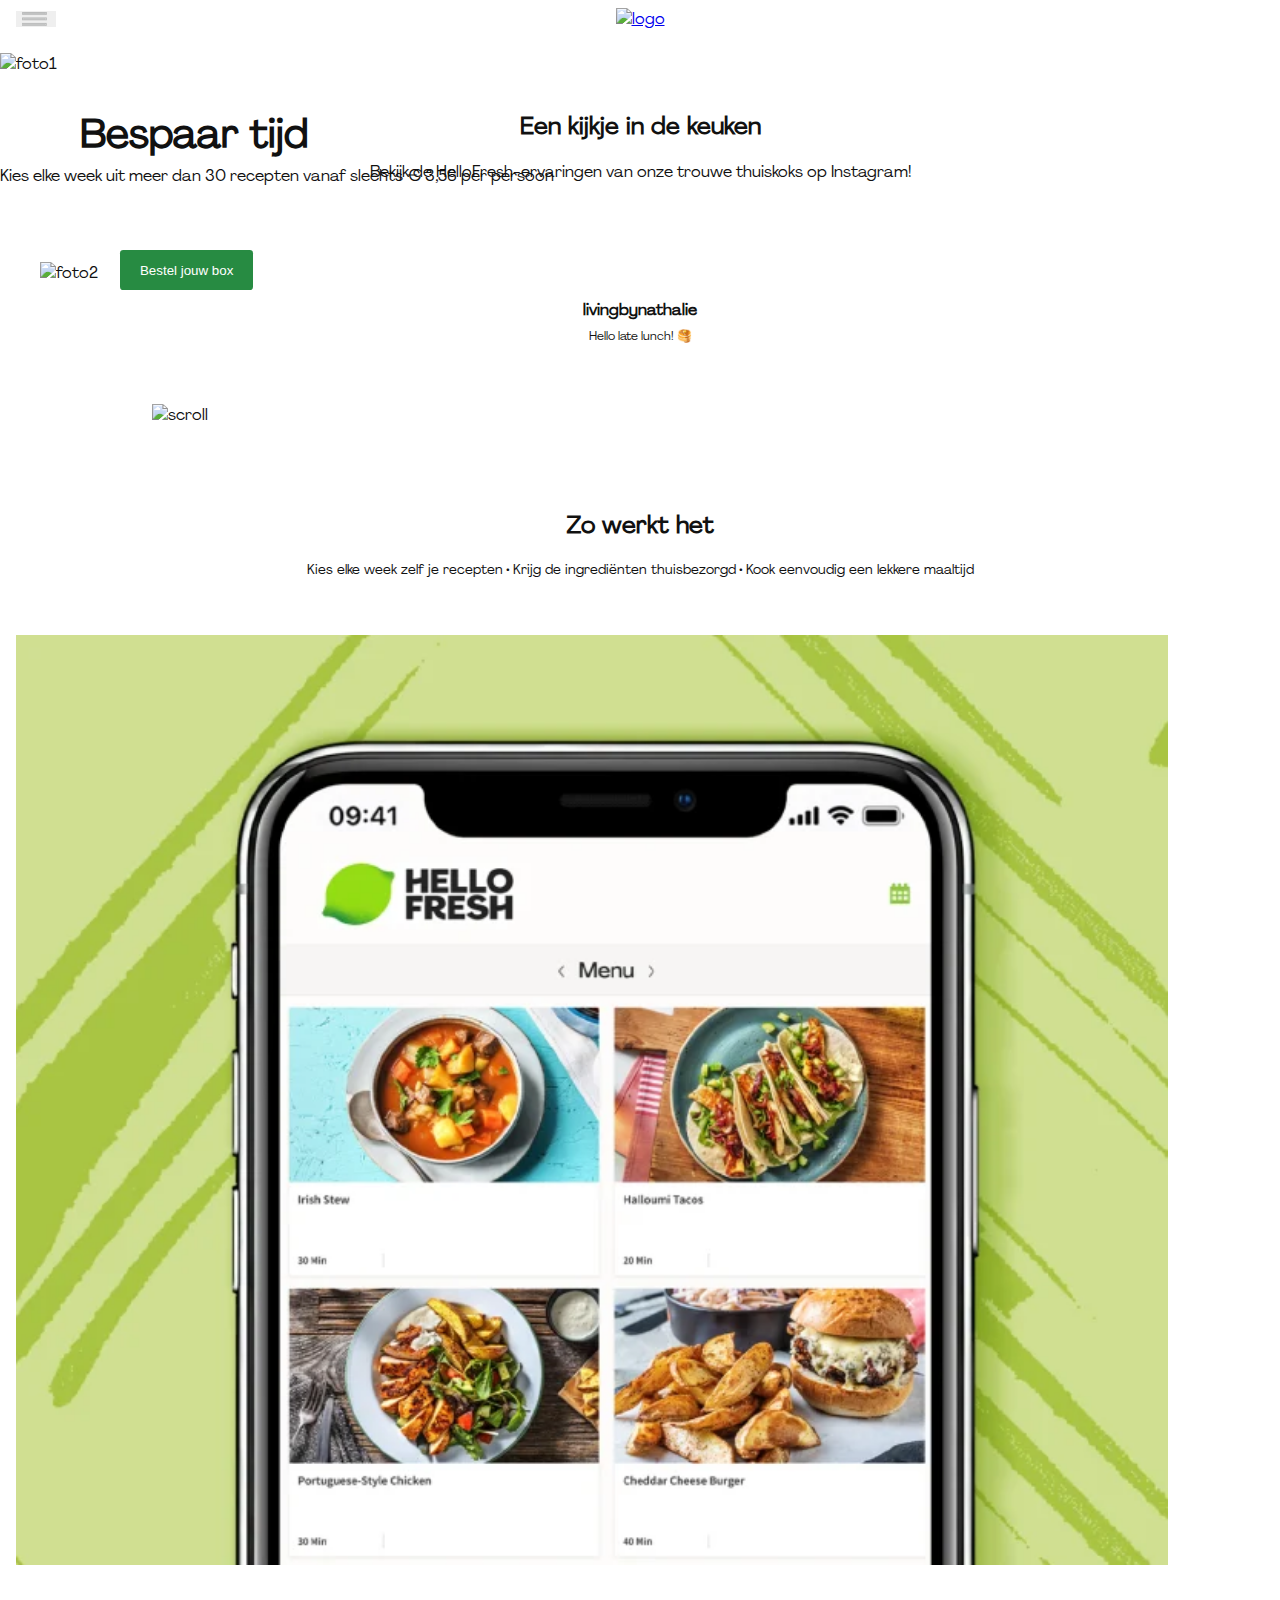
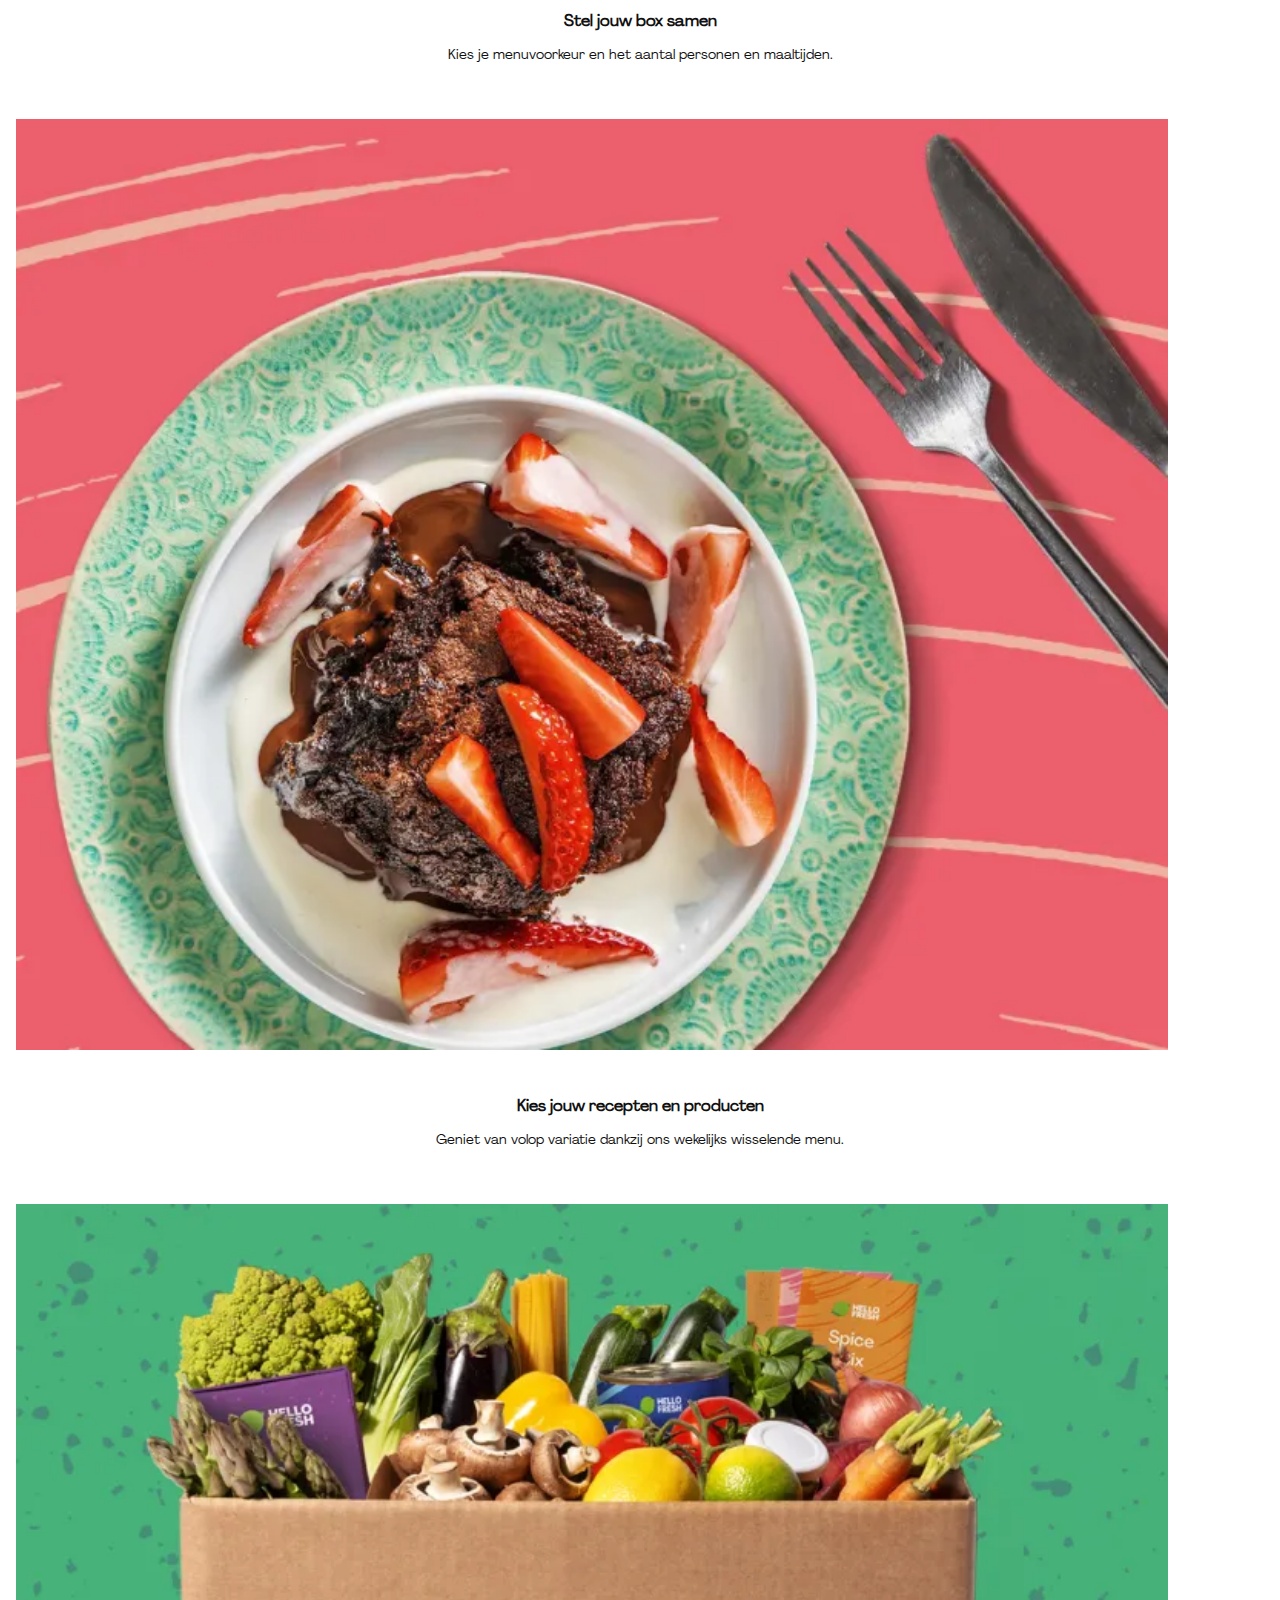
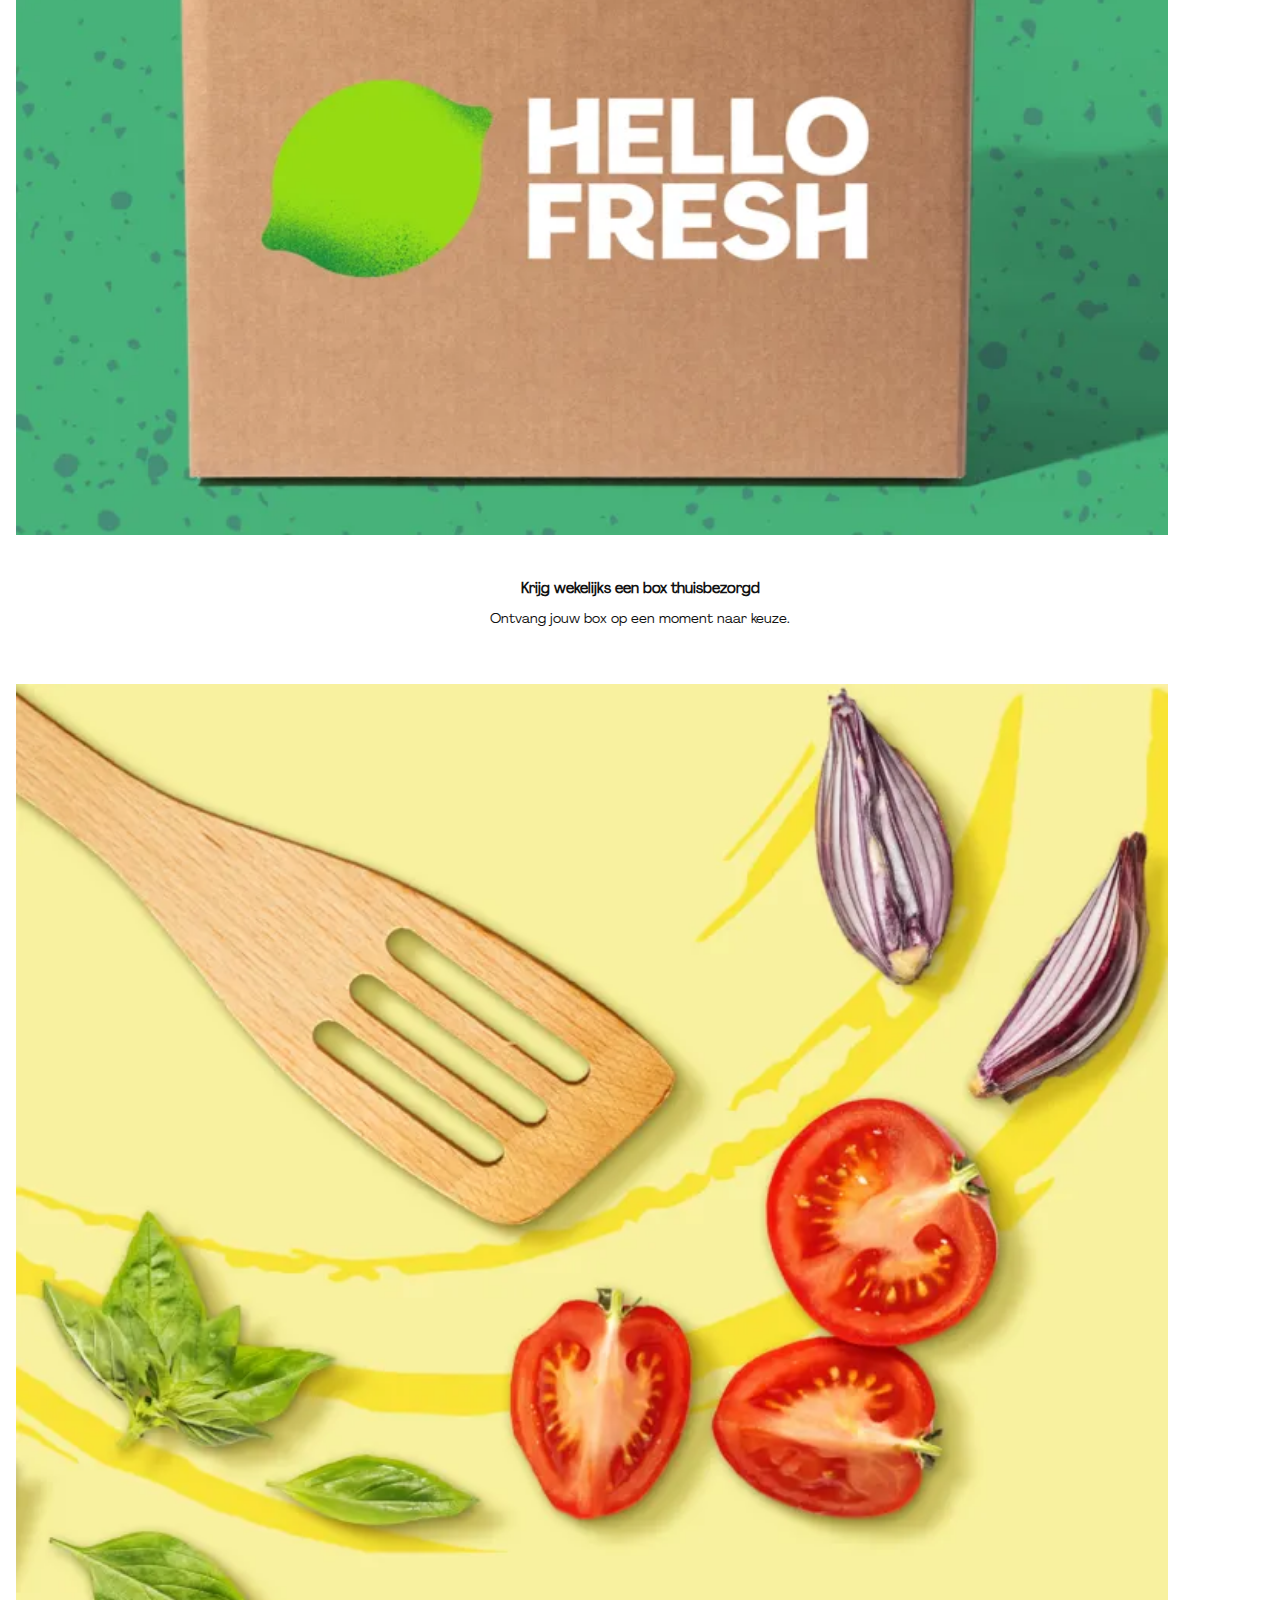
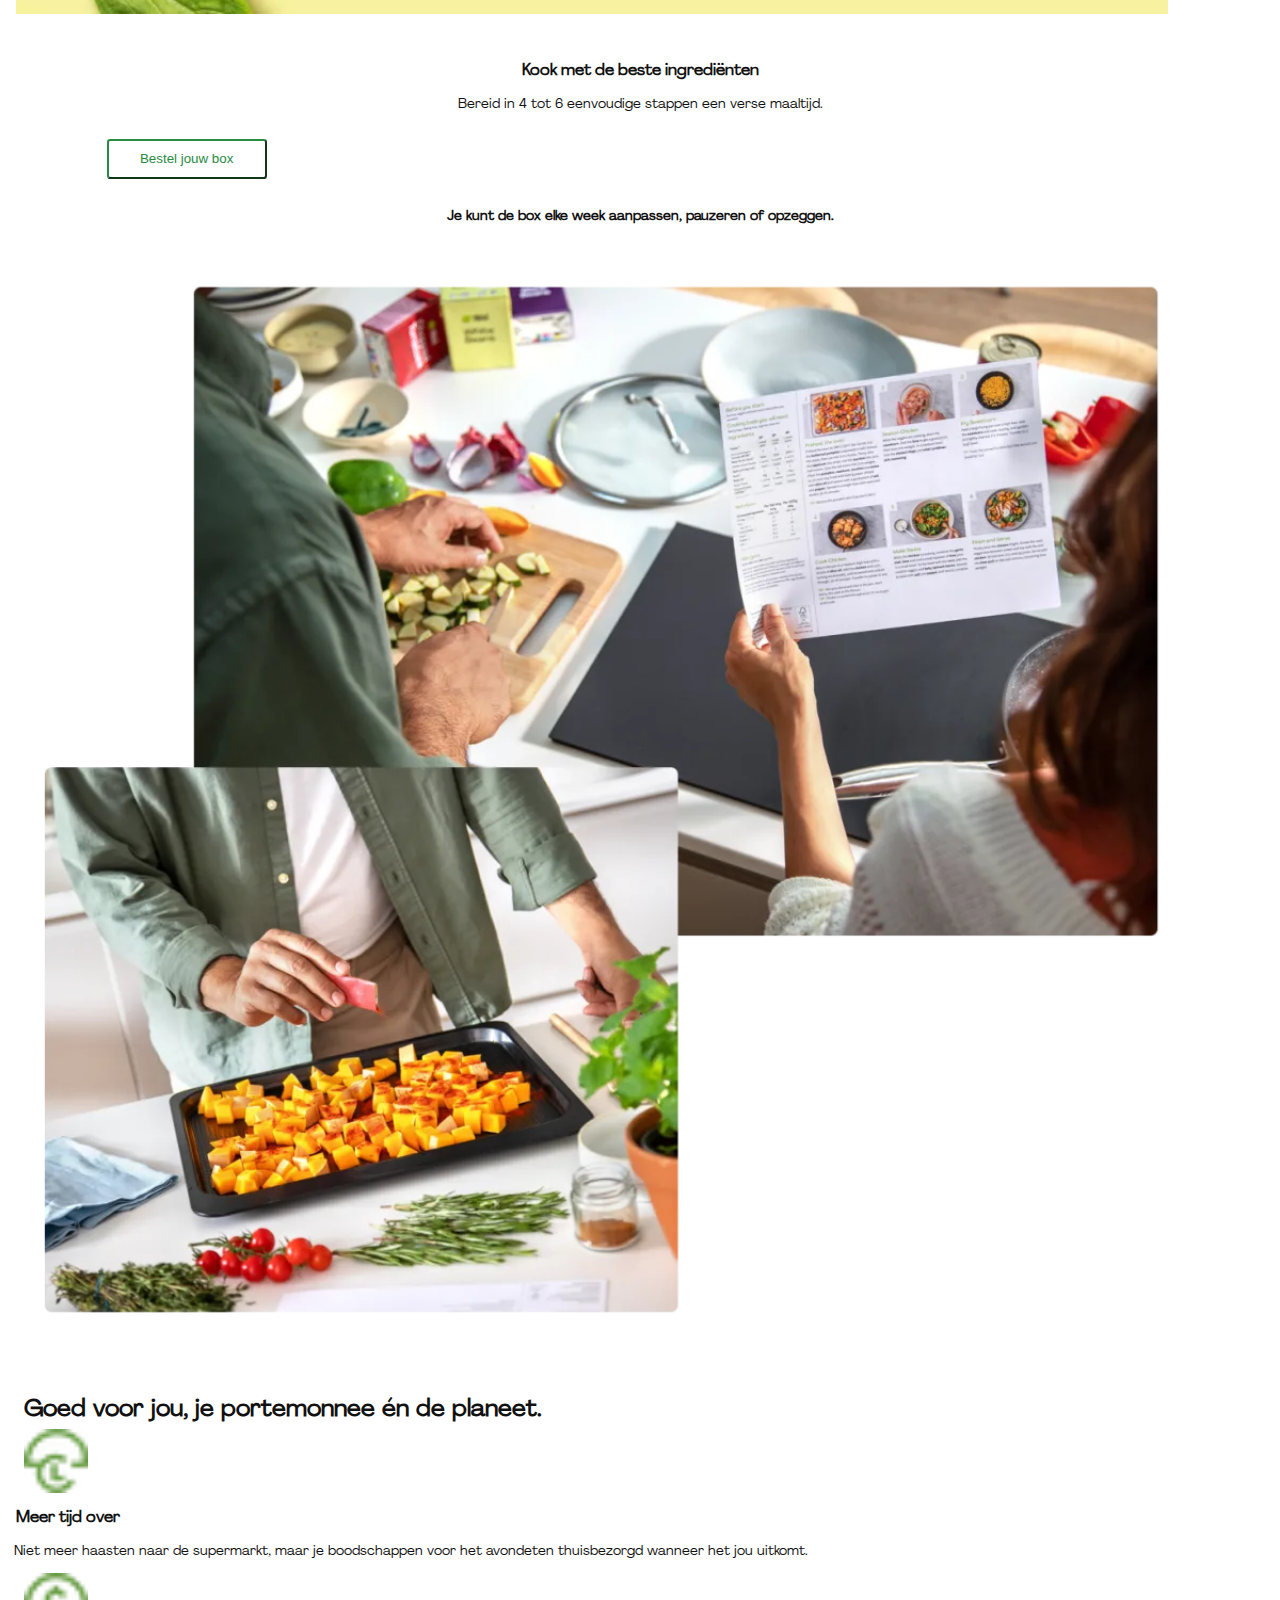
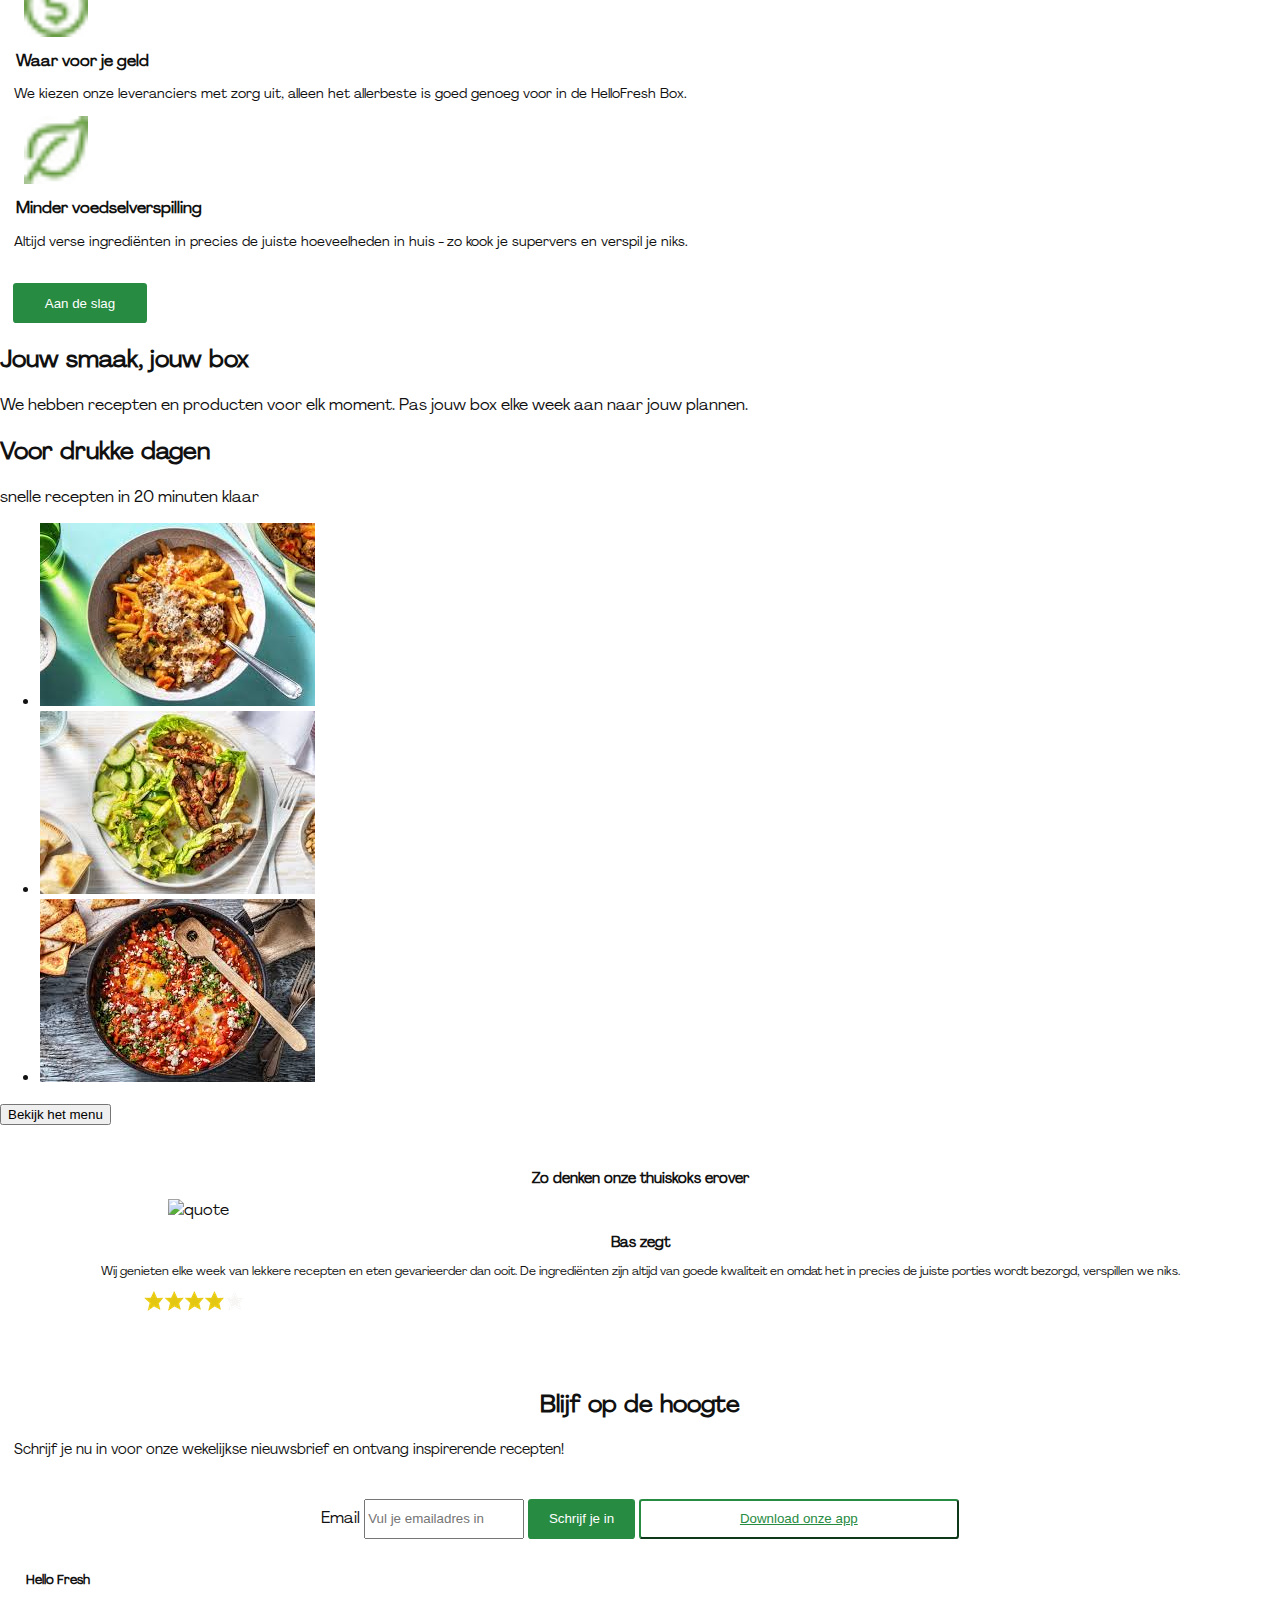
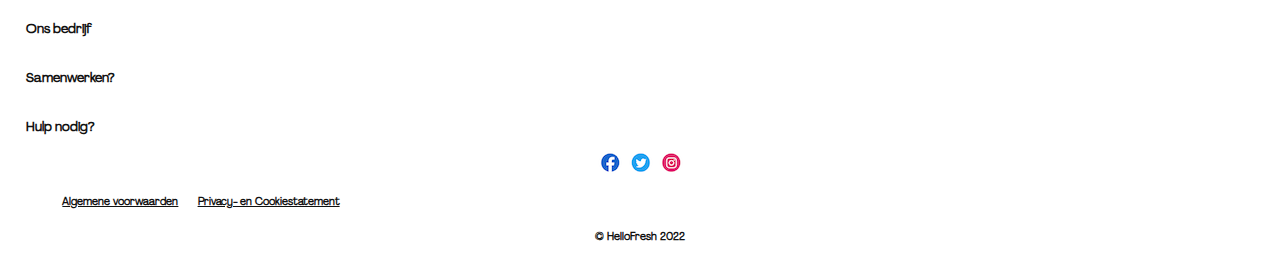
==== index.html @ 09b42058 "Aanpassing 16.06 uur" ====
<!doctype html>
<html lang="nl">

<head>
	<meta charset="UTF-8">
	<meta name="author" content="jouw naam">
	<meta name="viewport" content="width=device-width, initial-scale=1">

	<title>Hello Fresh</title>

	<link href="styles/style.css" rel="stylesheet">
	<link rel="icon" type="image/svg+xml" href="images/favicon.svg">
</head>

<body class="home">
	<header>
		<button><img src="./images/Middel 10.png" alt="hambugermenu"></button>

		<a href="index.html"><img src=".images/Middel 2.png" alt="logo"></a>
	</header>

	<main>
		<!--Welkomsbeeld-->
		<section>
			<a href="../basiswebsite/bestellen.html"><button>Bestel jouw box</button></a>
			<h1>Bespaar tijd</h1>
			<p>Kies elke week uit meer dan 30 recepten vanaf slechts € 3,56 per persoon</p>
			<img src="../basiswebsite/images/homepagefoto.jpg" alt="foto1">
		</section>


		<!--Even een kijkje in de keuken-->
		<section>
			<h2><strong>Een kijkje in de keuken</strong></h2>
			<P>Bekijk de HelloFresh-ervaringen van onze trouwe thuiskoks op Instagram!</P>

			<img src="../basiswebsite/images/livingbynathalie.jpeg" alt="foto2">
			<h2>livingbynathalie</h2>
			<P>Hello late lunch! 🥞</P>
			<img src="../basiswebsite/images/Middel 8.png" alt="scroll">
		</section>


		<!--Zo werkt het-->
		<section>
			<h2>Zo werkt het</h2>
			<P>Kies elke week zelf je recepten • Krijg de ingrediënten thuisbezorgd • Kook eenvoudig een lekkere
				maaltijd
			</P>

			<img src="./images/hiw-1-v2.webp" alt="foto3">
			<h2>Stel jouw box samen</h2>
			<p>Kies je menuvoorkeur en het aantal personen en maaltijden.</p>

			<img src="./images/hiw-2-v2.webp" alt="foto4">
			<h2>Kies jouw recepten en producten</h2>
			<p>Geniet van volop variatie dankzij ons wekelijks wisselende menu.</p>

			<img src="./images/hiw-3-v2.webp" alt="foto5">
			<h2>Krijg wekelijks een box thuisbezorgd</h2>
			<p>Ontvang jouw box op een moment naar keuze.</p>

			<img src="./images/hiw-4-v3.webp" alt="foto6"></a>
			<h2>Kook met de beste ingrediënten</h2>
			<p>Bereid in 4 tot 6 eenvoudige stappen een verse maaltijd.</p>

			<a href="./bestellen.html"><button>Bestel jouw box</button></a>
			<P><strong> Je kunt de box elke week aanpassen, pauzeren of opzeggen.</strong></P>
		</section>


		<!--Goed voor jou, je portemonée en de planeet-->
		<section>
			<img src="./images/mobile_goodforyou-v2.webp" alt="foto7">
			<h2>Goed voor jou, je portemonnee én de planeet.</h2>

			<img src="./images/Middel 11.png" alt="foto9">
			<h2>Meer tijd over</h2>
			<p>Niet meer haasten naar de supermarkt, maar je boodschappen voor het avondeten thuisbezorgd wanneer het
				jou uitkomt.</p>

			<img src="./images/Middel 13.png" alt="foto10">
			<h2>Waar voor je geld</h2>
			<p>We kiezen onze leveranciers met zorg uit, alleen het allerbeste is goed genoeg voor in de HelloFresh Box.
			</p>

			<img src="./images/Middel 12.png" alt="foto11">
			<h2>Minder voedselverspilling</h2>
			<p>Altijd verse ingrediënten in precies de juiste hoeveelheden in huis - zo kook je supervers en verspil je
				niks.</p>

			<a href="./bestellen.html"><button>Aan de slag</button></a>
		</section>


		<!--Jouw smaak, jouw box-->
		<section>
			<h2>Jouw smaak, jouw box</h2>
			<p>We hebben recepten en producten voor elk moment. Pas jouw box elke week aan naar jouw plannen.</p>

			<h2>Voor drukke dagen</h2>
			<p>snelle recepten in 20 minuten klaar</p>
			<ul>
				<li><img src="./images/gerecht1.jpg" alt="Gerecht slider 1"></li>
				<li><img src="./images/gerecht2.jpg" alt="Gerecht slider 2"></li>
				<li><img src="./images/gerecht3.jpg" alt="Gerecht slider 3"></li>
			</ul>
			<a href="./bestellen.html"><button>Bekijk het menu</button></a>
		</section>


		<!--Reviews-->
		<section>
			<h2>Zo denken onze thuiskoks erover</h2>
			<img src="../basiswebsite/images/quote.png" alt="quote">
			<h2>Bas zegt</h2>
			<p>Wij genieten elke week van lekkere recepten en eten gevarieerder dan ooit. De ingrediënten zijn altijd
				van goede kwaliteit en omdat het in precies de juiste porties wordt bezorgd, verspillen we niks.</p>
			<img src="./images/Middel 9.png" alt="foto15">
		</section>

	</main>

	<footer>
		<!--Blijf op de hoogte-->
		<section>
			<h2>Blijf op de hoogte</h2>
			<p>Schrijf je nu in voor onze wekelijkse nieuwsbrief en ontvang inspirerende recepten!</p>
			<label for="emailadres">Email</label>
			<input type="email" name="" id="emailadres" placeholder="Vul je emailadres in">
			<button>Schrijf je in</button>

			<button>Download onze app</button>

			<!--Uitklapmenu-->
			<h3>Hello Fresh</h3>
			<!--
				<ul>
				<li>Cadeaubon</li>
				<li>Unidays</li>
				<li>Student Beans</li>
				<li>Blog</li>
				<li>Recepten</li>
				<li>Cookievoorkeuren</li>
			</ul>
		-->
			<h3>Ons bedrijf</h3>
			<!--
			<ul>
				<li>HelloFresh Group</li>
				<li>Jobs</li>
				<li>Student Beans</li>
				<li>Pers</li>
			</ul>
			-->

			<h3>Samenwerken?</h3>
			<!--
			<ul>
				<li>Partnerprogramma/Affiliates</li>
				<li>Influencers</li>
				<li>Marketingsamenwerking</li>
				<li>Voor bedrijven</li>
			</ul>
		-->
			<h3>Hulp nodig?</h3>
			<!--
			<ul>
				<li>Contact</li>
				<li>Helpcenter</li>
				<li>Tevredenheid</li>
				<li>Voor bedrijven</li>
			</ul>
		-->
		</section>

		<img src="./images/socials.png" alt="social media">
		<h4>Algemene voorwaarden</h4>
		<h4>Privacy- en Cookiestatement</h4>
		<h4>© HelloFresh 2022</h4>

	</footer>



	<script defer src="scripts/script.js"></script>
</body>

<!--Bronnenlijst-->
<!--HelloFresh: #1 Maaltijdbox in Nederland | Ingrediënten thuisbezorgd. (z.d.). HelloFresh. Geraadpleegd op 14 september 2022, van https://www.hellofresh.nl/-->


</html>
---- styles/style.css ----
/**************/
/* CSS REMEDY */
/**************/
*,
*::after,
*::before {
	box-sizing: border-box;
}

button,
summary {
	cursor: pointer;
}



/*********************/
/* CUSTOM PROPERTIES */
/*********************/
:root {
	/* startje */
	--color-text: #111;
	--color-background: #fff;
}



/****************/
/* JOUW STYLING */
/****************/

/********************** ALGEMEEN**********************/
h1 {
	font-size: 2.5em;
	position: absolute;
	margin-bottom: 1em;
	margin-top: 1.75em;
	margin-left: 2em;
}

@font-face {
	font-family: lettertype;
	src: url(../Lettertypes/PPAgrandir-Regular.otf);
}

body {
	color: var(--color-text);
	background-color: var(--color-background);
	font-family: sans-serif;
	margin: 0em;
	font-family: lettertype;
	position: relative;
}

/******************************************************HEADER******************************************************/
/* SECTIONS*/
header {
	display: grid;
	grid-template-columns: repeat(3, 1fr);
	padding: 0.5em 1em;
	align-items: center;
}

header:nth-of-type(1) button {
	grid-column-start: 1;
	grid-column-end: 1;
	display: flex;
	justify-content: left;
	border: none;
	width: 3em;
}

header:nth-of-type(1) a {
	/* logo*/
	grid-column-start: 2;
	grid-column-end: 2;
	display: flex;
	justify-content: center;
}

/******************************************************MAIN******************************************************/
/* SECTIONS*/

/*<!--Welkomsbeeld-->*/
main section:nth-of-type(1) p {
	position: absolute;
	margin-top: 8em;
	text-align: center;
}

main section:nth-of-type(1) img {
	margin-top: 1em;
	width: 50em;
}

main section:nth-of-type(1) button {
	position: absolute;
	margin-left: 9em;
	margin-top: 16em;

	background-color: #278b42;
	border: none;
	border-radius: .25em;
	color: #fff;

	width: 10em;
	height: 3em;
}

/*<!--Even een kijkje in de keuken-->*/
main section:nth-of-type(2) h2 {
	font-size: 1.5em;
	text-align: center;
	margin-top: 1.5em;
}

main section:nth-of-type(2) p {
	text-align: center;
	margin: 0em 1em 5em 1em;
}

main section:nth-of-type(2) img {
	margin-left: 2.5em;
	width: 80%;
}

main section:nth-of-type(2) h2:nth-of-type(2) {
	font-size: 1em;
	text-align: center;
	margin-top: 1em;
	margin-bottom: .5em;
}

main section:nth-of-type(2) p:nth-of-type(2) {
	font-size: .75em;
	text-align: center;
}

main section:nth-of-type(2) img:nth-of-type(2) {
	margin-left: 9.5em;
	width: 15%;
	margin-bottom: 3em;
}

/* grijze lijn toevoegen*/

/*<!--Zo werkt het-->*/
main section:nth-of-type(3) h2 {
	font-size: 1.5em;
	text-align: center;
	margin-top: 1.5em;
}

main section:nth-of-type(3) p {
	font-size: .85em;
	text-align: center;
	margin: 0em 1em 3em 1em;
}

main section:nth-of-type(3) img {
	margin: 1em;
	width: 90%;
}

main section:nth-of-type(3) h2:nth-of-type(2) {
	font-size: 1em;
	text-align: center;
	margin-top: 1.5em;
}

main section:nth-of-type(3) h2:nth-of-type(3) {
	font-size: 1em;
	text-align: center;
	margin-top: 1.5em;
}

main section:nth-of-type(3) h2:nth-of-type(4) {
	font-size: .9em;
	text-align: center;
	margin-top: 1.5em;
}

main section:nth-of-type(3) h2:nth-of-type(5) {
	font-size: 1em;
	text-align: center;
	margin-top: 1.5em;
}

main section:nth-of-type(3) p:nth-of-type(5) {
	margin-bottom: 2em;
}

main section:nth-of-type(3) button {
	margin-left: 8em;

	background-color: #ffffff;
	border-color: #278b42;
	border-radius: .25em;
	color: #278b42;

	width: 12em;
	height: 3em;
}

main section:nth-of-type(3) p:nth-of-type(6) {
	margin-top: 2em;
}

/*<!--Goed voor jou, je portemonée en de planeet-->*/
main section:nth-of-type(4) h2 {
	font-size: 1.5em;
	text-align: left;
	margin-top: 1.5em;
	margin-left: 1em;
	margin-right: 1em;
}

main section:nth-of-type(4) img:nth-of-type(1) {
	margin: 1em;
	width: 90%;
}

main section:nth-of-type(4) img:nth-of-type(2) {
	position: relative;
	width: 5%;
	margin-left: 1.5em;
}

main section:nth-of-type(4) h2 {
	font-size: 1.5em;
	margin: 1em 1em .25em 1em;
}

main section:nth-of-type(4) h2:nth-of-type(2) {
	font-size: 1em;
	margin: .5em 1em .25em 1em;
}

main section:nth-of-type(4) h2:nth-of-type(3) {
	font-size: 1em;
	margin: .5em 1em .25em 1em;
}

main section:nth-of-type(4) h2:nth-of-type(4) {
	font-size: 1em;
	margin: .5em 1em .25em 1em;
}

main section:nth-of-type(4) p {
	font-size: .85em;
	text-align: left;
	margin-left: 1em;
}

main section:nth-of-type(4) img:nth-of-type(3) {
	position: relative;
	width: 5%;
	margin-left: 1.5em;
}

main section:nth-of-type(4) img:nth-of-type(4) {
	position: relative;
	width: 5%;
	margin-left: 1.5em;
}

main section:nth-of-type(4) button {
	margin-left: 1em;
	margin-top: 1.5em;

	background-color: #278b42;
	border: none;
	border-radius: .25em;
	color: #fff;

	width: 10em;
	height: 3em;
}

/*<!--Jouw smaak, jouw box-->*/
/* main section:nth-of-type(5) h2:nth-of-type(1) {
	font-size: 1.5em;
	text-align: center;
	margin-top: 3em;
}

main section:nth-of-type(5) p {
	font-size: .85em;
	text-align: center;
	margin: 1em;
}

main section:nth-of-type(5) h2:nth-of-type(2) {
	font-size: 1.25em;
	margin-top: 3em;
	position: absolute;
	margin-left: 3.75em;
}

main section:nth-of-type(5) p:nth-of-type(2) {
	font-size: .85em;
	margin-top: 7em;
	position: absolute;
	margin-left: 3.75em;
}

main section:nth-of-type(5) img:nth-of-type(1) {
	position: absolute;
	margin-left: .5em;
	margin-top: 12.5em;

	width: 3em;
}

main section:nth-of-type(5) img:nth-of-type(2) {
	width: 15em;
	margin: 1em;
	margin-left: 4em;
}

main section:nth-of-type(5) img:nth-of-type(3) {
	position: absolute;
	margin-top: 7em;
	width: 3em;
}

main section:nth-of-type(5) button {
	margin-left: 9em;

	background-color: #ffffff;
	border-color: #278b42;
	border-radius: .25em;
	color: #278b42;

	width: 10em;
	height: 3em;
} */

/*<!--Reviews-->*/
main section:nth-of-type(6) h2:nth-of-type(1) {
	font-size: .9em;
	text-align: center;
	margin-top: 3em;
}

main section:nth-of-type(6) h2:nth-of-type(2) {
	font-size: .9em;
	text-align: center;
}

main section:nth-of-type(6) img:nth-of-type(1) {
	margin-left: 10.5em;
}

main section:nth-of-type(6) p:nth-of-type(1) {
	font-size: .75em;
	text-align: center;
	margin-left: 1em;
	margin-right: 1em;
}

main section:nth-of-type(6) img:nth-of-type(2) {
	margin-left: 9em;
}

/* grijze lijn toevoegen*/

/******************************************************FOOTER******************************************************/
footer {
	text-align: center;
}

/*<!--Blijf op de hoogte-->*/
footer section:nth-of-type(1) h2 {
	font-size: 1.5em;
	text-align: center;
	margin-top: 3em;
}

footer section:nth-of-type(1) p {
	font-size: .9em;
	text-align: left;

	margin-left: 1em;
	margin-right: 1em;
}

footer section:nth-of-type(1) input {
	width: 12em;
	height: 3em;
}

footer section:nth-of-type(1) button:nth-of-type(1) {
	background-color: #278b42;
	border: none;
	border-radius: .25em;
	color: #fff;

	width: 8em;
	height: 3em;
}

footer section:nth-of-type(1) button:nth-of-type(2) {
	background-color: #ffffff;
	border-color: #278b42;
	border-radius: .25em;
	color: #278b42;

	width: 24em;
	height: 3em;

	margin-top: 2em;

	text-decoration: underline;
}

footer section:nth-of-type(1) h3 {
	font-size: .8em;
	text-align: left;

	margin: 2.5em 2em;
}

footer section:nth-of-type(1) h3:nth-of-type(4) {
	font-size: .8em;
	text-align: left;

	margin: 2.5em 2em;
	margin-bottom: 1em;
}

footer img {
	margin-bottom: 2em;
}

footer h4:nth-of-type(1) {
	font-size: .65em;
	text-decoration: underline;
	position: absolute;
	margin-left: 6em;
	margin-top: -2em;
}

footer h4:nth-of-type(2) {
	font-size: .65em;
	text-decoration: underline;
	position: absolute;
	margin-left: 19em;
	margin-top: -2em;
}

footer h4:nth-of-type(3) {
	font-size: .65em;
	text-align: center;
}
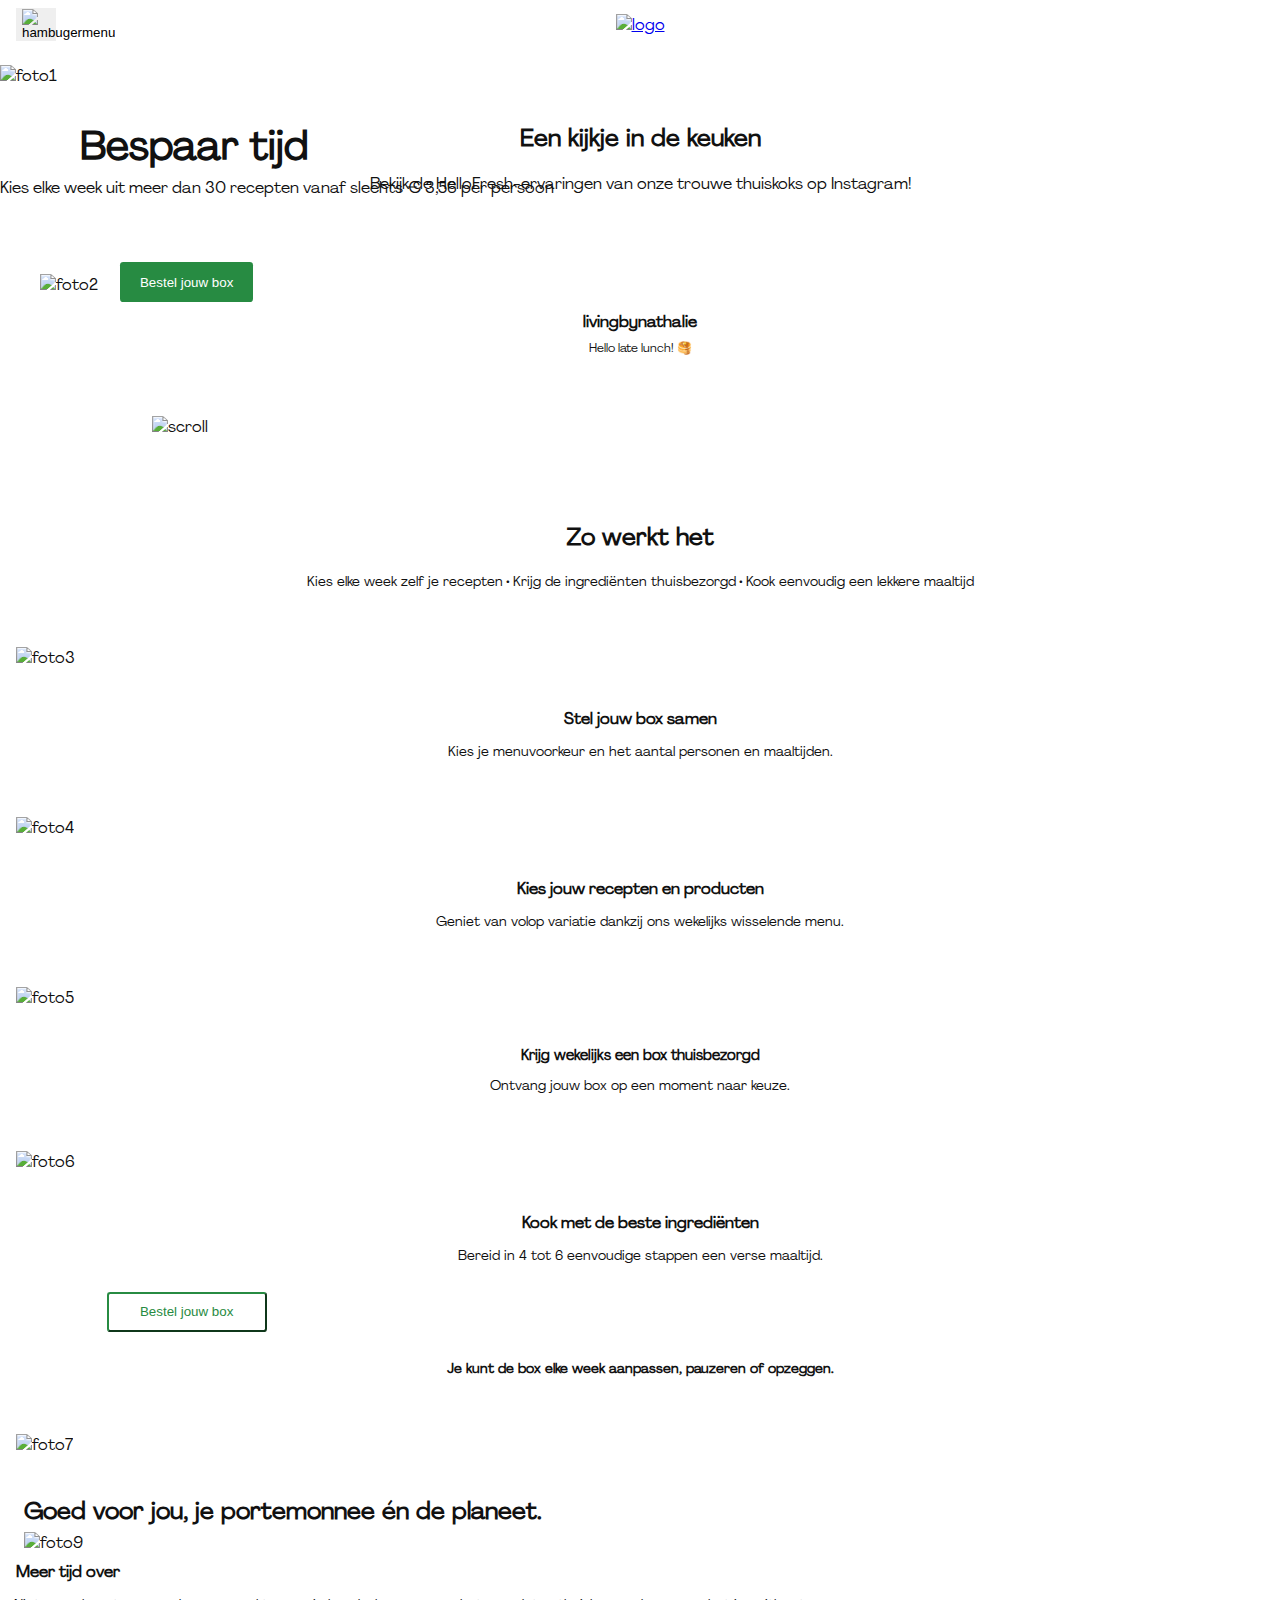
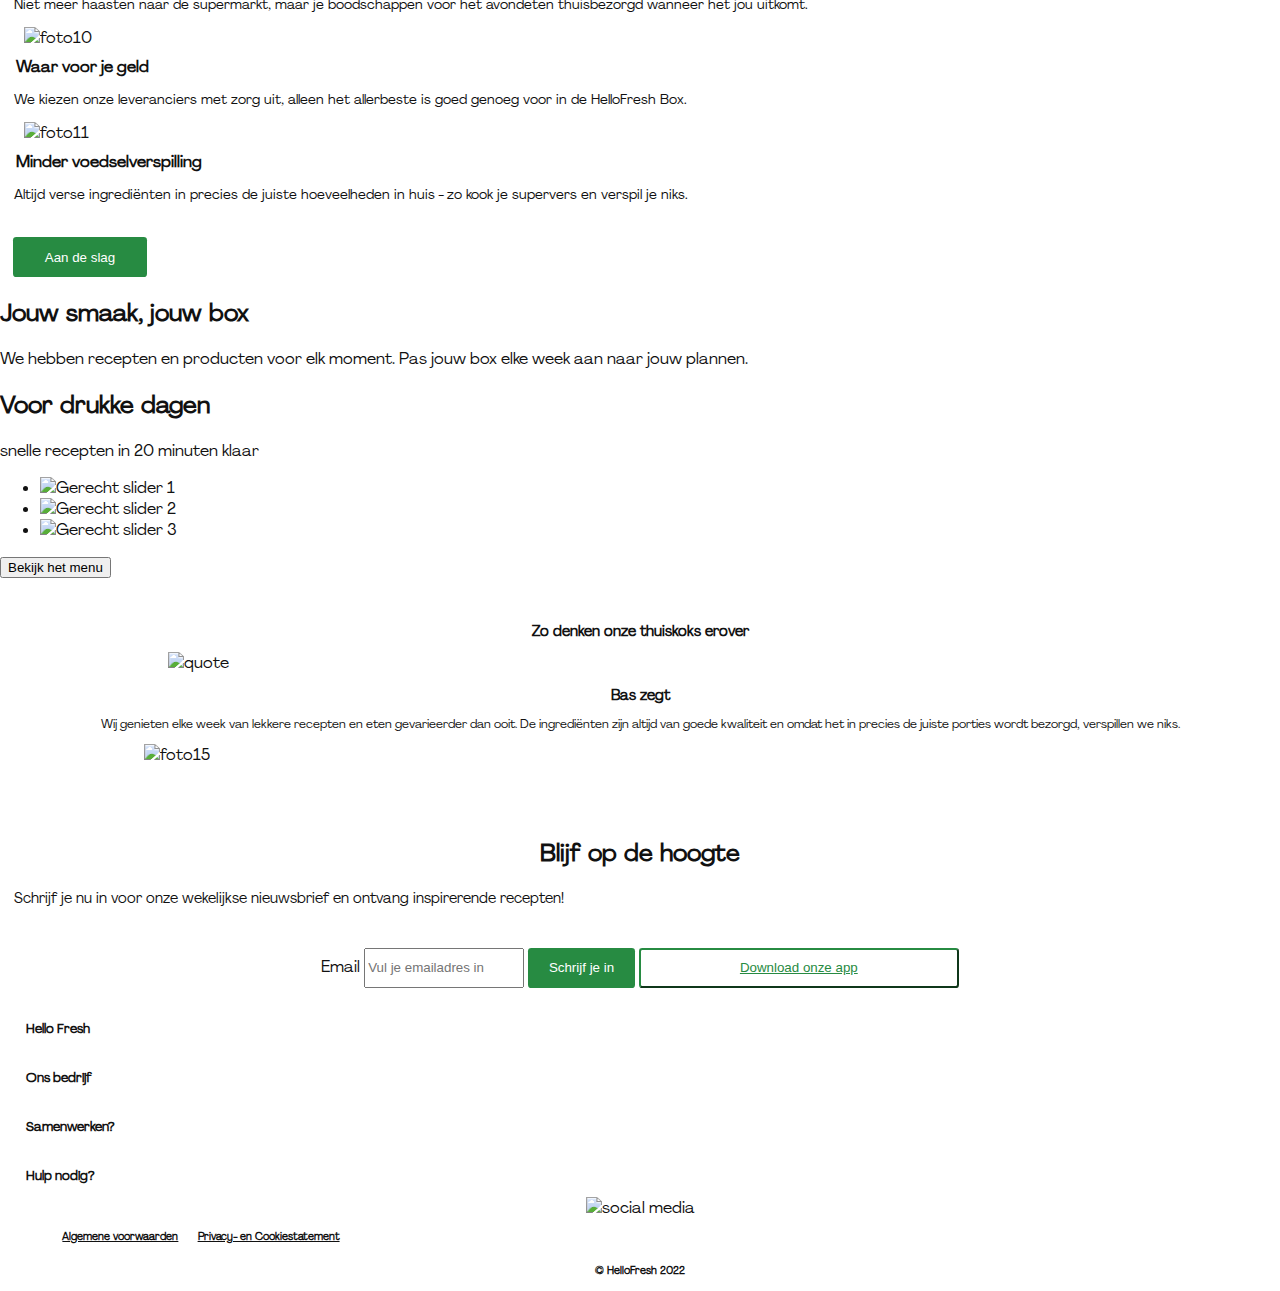
==== commit 4e04c88c: "Update afbeeldingen" ====
--- a/index.html
+++ b/index.html
@@ -14,18 +14,18 @@
 
 <body class="home">
 	<header>
-		<button><img src="./images/Middel 10.png" alt="hambugermenu"></button>
+		<button><img src="../Blok-Web/images/Middel 10.png" alt="hambugermenu"></button>
 
-		<a href="index.html"><img src=".images/Middel 2.png" alt="logo"></a>
+		<a href="index.html"><img src="../Blok-Web/images/Middel 2.png" alt="logo"></a>
 	</header>
 
 	<main>
 		<!--Welkomsbeeld-->
 		<section>
-			<a href="../basiswebsite/bestellen.html"><button>Bestel jouw box</button></a>
+			<a href="../Blok-Web/bestellen.html"><button>Bestel jouw box</button></a>
 			<h1>Bespaar tijd</h1>
 			<p>Kies elke week uit meer dan 30 recepten vanaf slechts € 3,56 per persoon</p>
-			<img src="../basiswebsite/images/homepagefoto.jpg" alt="foto1">
+			<img src="../Blok-Web/images/homepagefoto.jpg" alt="foto1">
 		</section>
 
 
@@ -34,10 +34,10 @@
 			<h2><strong>Een kijkje in de keuken</strong></h2>
 			<P>Bekijk de HelloFresh-ervaringen van onze trouwe thuiskoks op Instagram!</P>
 
-			<img src="../basiswebsite/images/livingbynathalie.jpeg" alt="foto2">
+			<img src="../Blok-Web/images/livingbynathalie.jpeg" alt="foto2">
 			<h2>livingbynathalie</h2>
 			<P>Hello late lunch! 🥞</P>
-			<img src="../basiswebsite/images/Middel 8.png" alt="scroll">
+			<img src="../Blok-Web/images/Middel 8.png" alt="scroll">
 		</section>
 
 
@@ -48,48 +48,48 @@
 				maaltijd
 			</P>
 
-			<img src="./images/hiw-1-v2.webp" alt="foto3">
+			<img src="../Blok-Web/images/hiw-1-v2.webp" alt="foto3">
 			<h2>Stel jouw box samen</h2>
 			<p>Kies je menuvoorkeur en het aantal personen en maaltijden.</p>
 
-			<img src="./images/hiw-2-v2.webp" alt="foto4">
+			<img src="../Blok-Web/images/hiw-2-v2.webp" alt="foto4">
 			<h2>Kies jouw recepten en producten</h2>
 			<p>Geniet van volop variatie dankzij ons wekelijks wisselende menu.</p>
 
-			<img src="./images/hiw-3-v2.webp" alt="foto5">
+			<img src="../Blok-Web/images/hiw-3-v2.webp" alt="foto5">
 			<h2>Krijg wekelijks een box thuisbezorgd</h2>
 			<p>Ontvang jouw box op een moment naar keuze.</p>
 
-			<img src="./images/hiw-4-v3.webp" alt="foto6"></a>
+			<img src="../Blok-Web/images/hiw-4-v3.webp" alt="foto6"></a>
 			<h2>Kook met de beste ingrediënten</h2>
 			<p>Bereid in 4 tot 6 eenvoudige stappen een verse maaltijd.</p>
 
-			<a href="./bestellen.html"><button>Bestel jouw box</button></a>
+			<a href="../Blok-Web/bestellen.html"><button>Bestel jouw box</button></a>
 			<P><strong> Je kunt de box elke week aanpassen, pauzeren of opzeggen.</strong></P>
 		</section>
 
 
 		<!--Goed voor jou, je portemonée en de planeet-->
 		<section>
-			<img src="./images/mobile_goodforyou-v2.webp" alt="foto7">
+			<img src="../Blok-Web/images/mobile_goodforyou-v2.webp" alt="foto7">
 			<h2>Goed voor jou, je portemonnee én de planeet.</h2>
 
-			<img src="./images/Middel 11.png" alt="foto9">
+			<img src="../Blok-Web/images/Middel 11.png" alt="foto9">
 			<h2>Meer tijd over</h2>
 			<p>Niet meer haasten naar de supermarkt, maar je boodschappen voor het avondeten thuisbezorgd wanneer het
 				jou uitkomt.</p>
 
-			<img src="./images/Middel 13.png" alt="foto10">
+			<img src="../Blok-Web/images/Middel 13.png" alt="foto10">
 			<h2>Waar voor je geld</h2>
 			<p>We kiezen onze leveranciers met zorg uit, alleen het allerbeste is goed genoeg voor in de HelloFresh Box.
 			</p>
 
-			<img src="./images/Middel 12.png" alt="foto11">
+			<img src="../Blok-Web/images/Middel 12.png" alt="foto11">
 			<h2>Minder voedselverspilling</h2>
 			<p>Altijd verse ingrediënten in precies de juiste hoeveelheden in huis - zo kook je supervers en verspil je
 				niks.</p>
 
-			<a href="./bestellen.html"><button>Aan de slag</button></a>
+			<a href="../Blok-Web/bestellen.html"><button>Aan de slag</button></a>
 		</section>
 
 
@@ -101,22 +101,22 @@
 			<h2>Voor drukke dagen</h2>
 			<p>snelle recepten in 20 minuten klaar</p>
 			<ul>
-				<li><img src="./images/gerecht1.jpg" alt="Gerecht slider 1"></li>
-				<li><img src="./images/gerecht2.jpg" alt="Gerecht slider 2"></li>
-				<li><img src="./images/gerecht3.jpg" alt="Gerecht slider 3"></li>
+				<li><img src="../Blok-Web/images/gerecht1.jpg" alt="Gerecht slider 1"></li>
+				<li><img src="../Blok-Web/images/gerecht2.jpg" alt="Gerecht slider 2"></li>
+				<li><img src="../Blok-Web/images/gerecht3.jpg" alt="Gerecht slider 3"></li>
 			</ul>
-			<a href="./bestellen.html"><button>Bekijk het menu</button></a>
+			<a href="../Blok-Web/bestellen.html"><button>Bekijk het menu</button></a>
 		</section>
 
 
 		<!--Reviews-->
 		<section>
 			<h2>Zo denken onze thuiskoks erover</h2>
-			<img src="../basiswebsite/images/quote.png" alt="quote">
+			<img src="../Blok-Web/images/quote.png" alt="quote">
 			<h2>Bas zegt</h2>
 			<p>Wij genieten elke week van lekkere recepten en eten gevarieerder dan ooit. De ingrediënten zijn altijd
 				van goede kwaliteit en omdat het in precies de juiste porties wordt bezorgd, verspillen we niks.</p>
-			<img src="./images/Middel 9.png" alt="foto15">
+			<img src="../Blok-Web/images/Middel 9.png" alt="foto15">
 		</section>
 
 	</main>
@@ -174,7 +174,7 @@
 		-->
 		</section>
 
-		<img src="./images/socials.png" alt="social media">
+		<img src="../Blok-Web/images/socials.png" alt="social media">
 		<h4>Algemene voorwaarden</h4>
 		<h4>Privacy- en Cookiestatement</h4>
 		<h4>© HelloFresh 2022</h4>
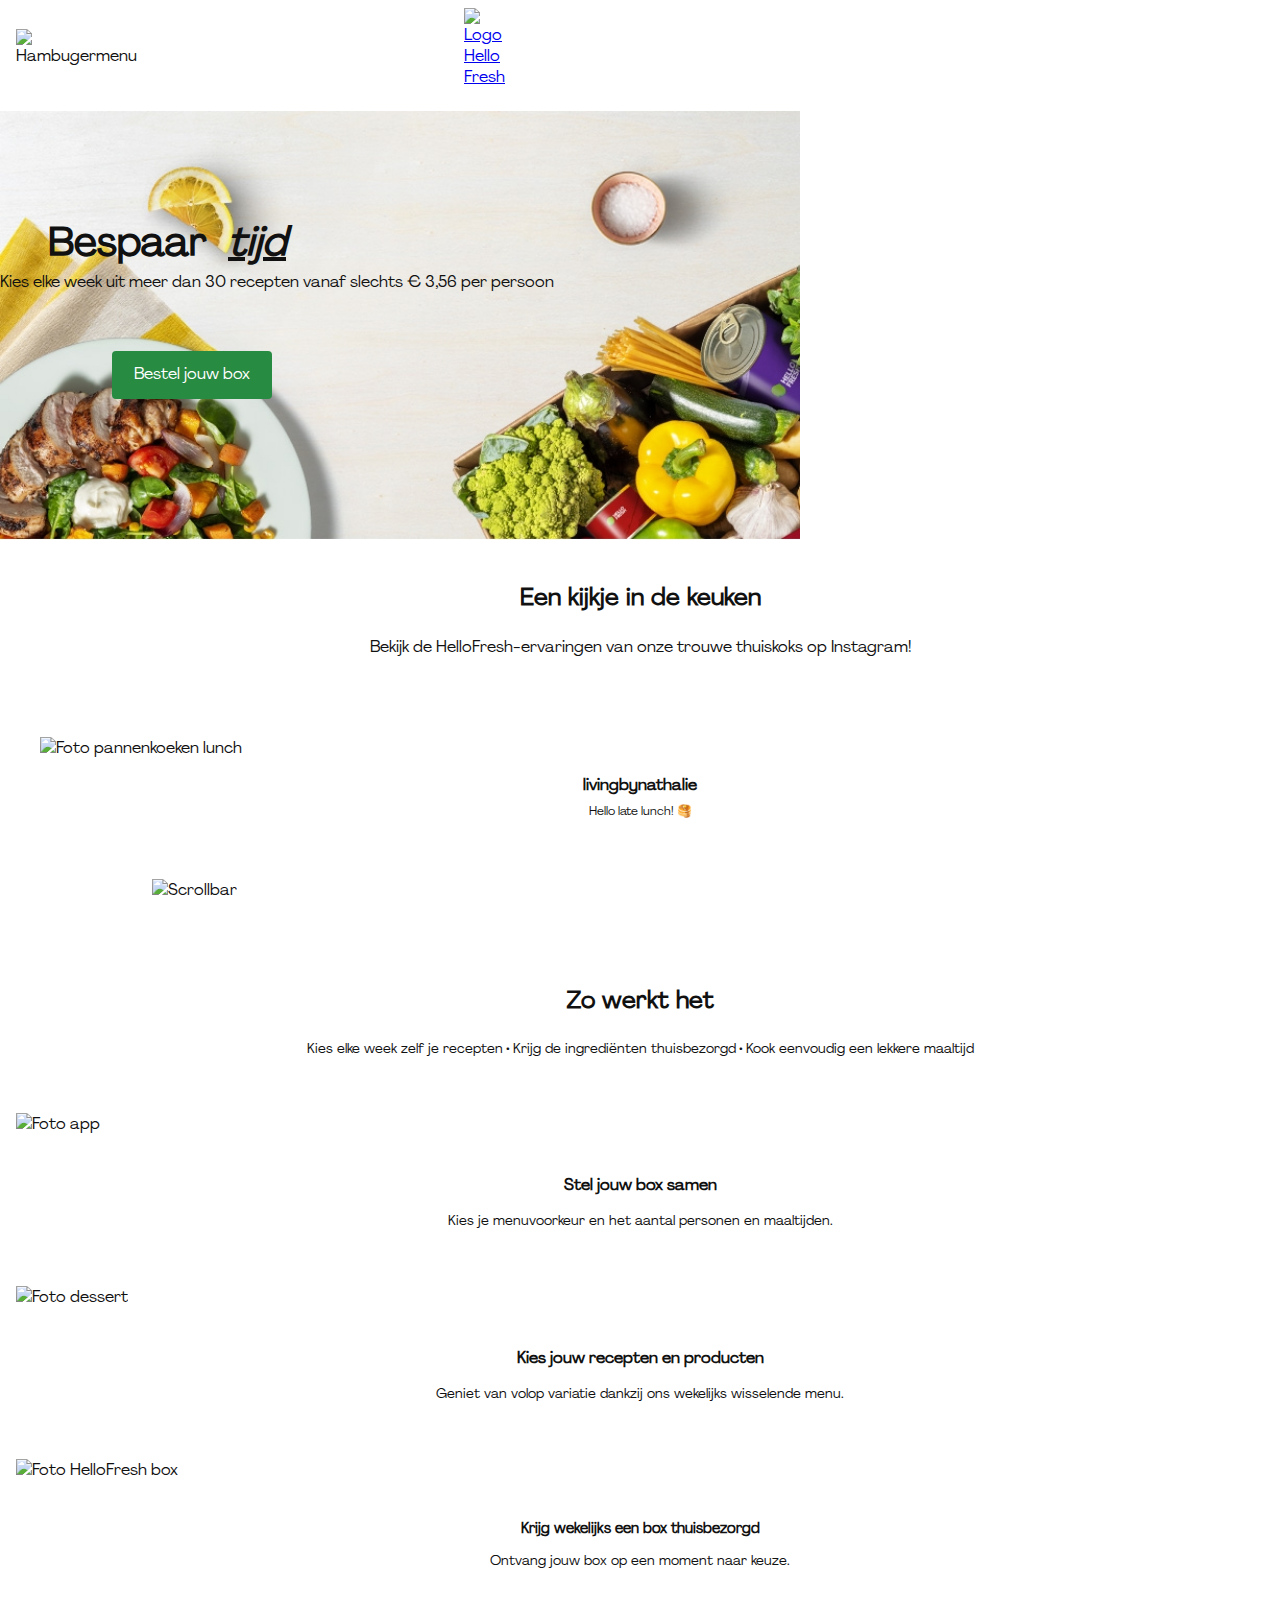
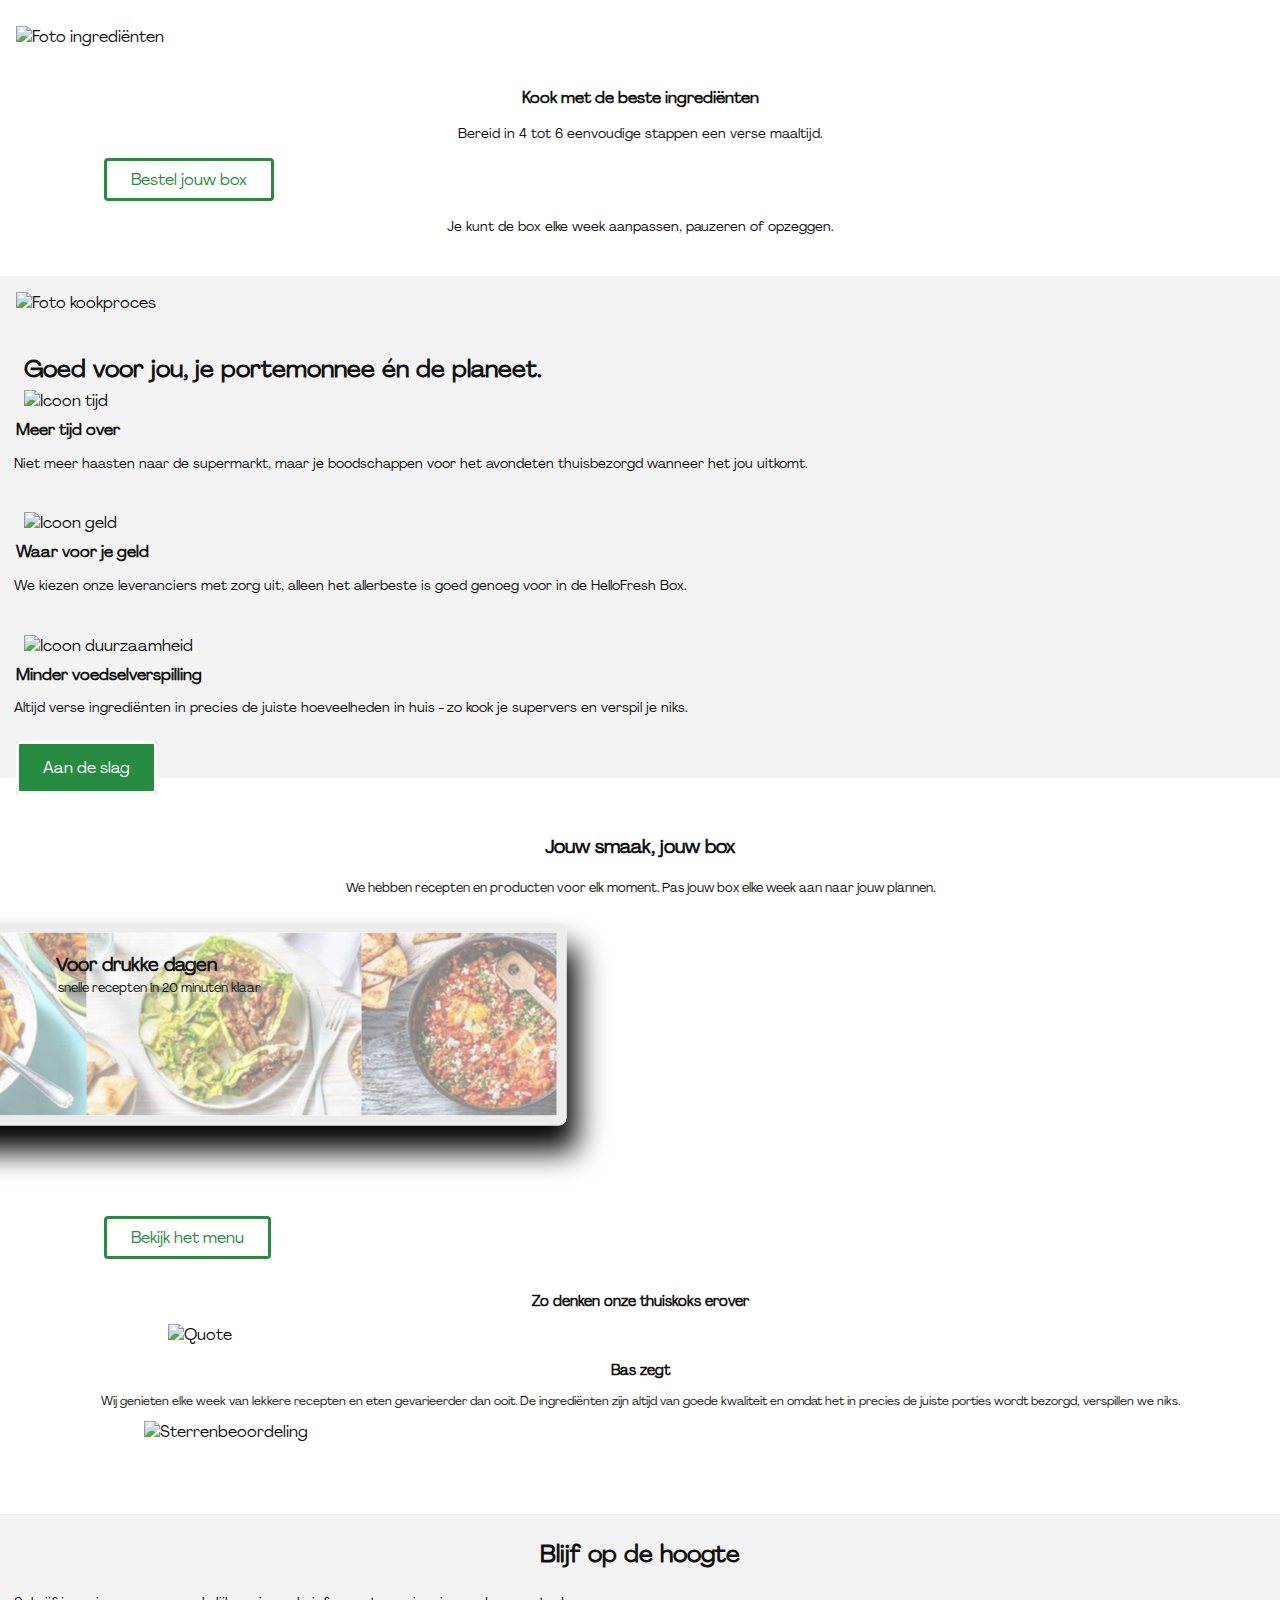
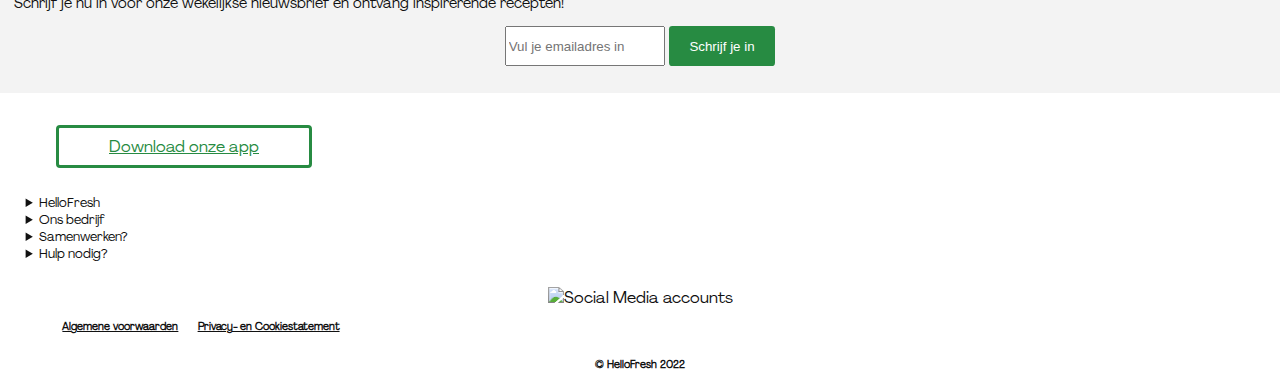
==== commit 50aa818e: "Pagina 1 HelloFresh" ====
--- a/index.html
+++ b/index.html
@@ -6,7 +6,7 @@
 	<meta name="author" content="jouw naam">
 	<meta name="viewport" content="width=device-width, initial-scale=1">
 
-	<title>Hello Fresh</title>
+	<title>Hello Fresh: #1 Maaltijdbox in Nederland | Ingrediënten ... hellofresh.nl</title>
 
 	<link href="styles/style.css" rel="stylesheet">
 	<link rel="icon" type="image/svg+xml" href="images/favicon.svg">
@@ -14,109 +14,116 @@
 
 <body class="home">
 	<header>
-		<button><img src="../Blok-Web/images/Middel 10.png" alt="hambugermenu"></button>
-
-		<a href="index.html"><img src="../Blok-Web/images/Middel 2.png" alt="logo"></a>
+		<a><img src="../Blok-Web/images/Middel 10.png" alt="Hambugermenu"></a>
+
+		<a href="index.html"><img src="../Blok-Web/images/Middel 2.png" alt="Logo Hello Fresh"></a>
 	</header>
 
 	<main>
 		<!--Welkomsbeeld-->
-		<section>
-			<a href="../Blok-Web/bestellen.html"><button>Bestel jouw box</button></a>
-			<h1>Bespaar tijd</h1>
+		<h1>Hello Fresh</h1>
+		<section>
+			<a href="bestellen.html">Bestel jouw box</a>
+			<h2>Bespaar <span></span></h2>
 			<p>Kies elke week uit meer dan 30 recepten vanaf slechts € 3,56 per persoon</p>
-			<img src="../Blok-Web/images/homepagefoto.jpg" alt="foto1">
+			<img src="./images/homepagefoto.jpg" alt="Homepage banner">
 		</section>
 
 
 		<!--Even een kijkje in de keuken-->
 		<section>
-			<h2><strong>Een kijkje in de keuken</strong></h2>
+			<h3>Een kijkje in de keuken</h3>
 			<P>Bekijk de HelloFresh-ervaringen van onze trouwe thuiskoks op Instagram!</P>
 
-			<img src="../Blok-Web/images/livingbynathalie.jpeg" alt="foto2">
-			<h2>livingbynathalie</h2>
+			<img src="../Blok-Web/images/livingbynathalie.jpeg" alt="Foto pannenkoeken lunch">
+			<h3>livingbynathalie</h3>
 			<P>Hello late lunch! 🥞</P>
-			<img src="../Blok-Web/images/Middel 8.png" alt="scroll">
+			<img src="../Blok-Web/images/Middel 8.png" alt="Scrollbar">
 		</section>
 
 
 		<!--Zo werkt het-->
 		<section>
-			<h2>Zo werkt het</h2>
+			<h3>Zo werkt het</h3>
 			<P>Kies elke week zelf je recepten • Krijg de ingrediënten thuisbezorgd • Kook eenvoudig een lekkere
 				maaltijd
 			</P>
 
-			<img src="../Blok-Web/images/hiw-1-v2.webp" alt="foto3">
-			<h2>Stel jouw box samen</h2>
+			<img src="../Blok-Web/images/hiw-1-v2.webp" alt="Foto app">
+			<h3>Stel jouw box samen</h3>
 			<p>Kies je menuvoorkeur en het aantal personen en maaltijden.</p>
 
-			<img src="../Blok-Web/images/hiw-2-v2.webp" alt="foto4">
-			<h2>Kies jouw recepten en producten</h2>
+			<img src="../Blok-Web/images/hiw-2-v2.webp" alt="Foto dessert">
+			<h3>Kies jouw recepten en producten</h3>
 			<p>Geniet van volop variatie dankzij ons wekelijks wisselende menu.</p>
 
-			<img src="../Blok-Web/images/hiw-3-v2.webp" alt="foto5">
-			<h2>Krijg wekelijks een box thuisbezorgd</h2>
+			<img src="../Blok-Web/images/hiw-3-v2.webp" alt="Foto HelloFresh box">
+			<h3>Krijg wekelijks een box thuisbezorgd</h3>
 			<p>Ontvang jouw box op een moment naar keuze.</p>
 
-			<img src="../Blok-Web/images/hiw-4-v3.webp" alt="foto6"></a>
-			<h2>Kook met de beste ingrediënten</h2>
+			<img src="../Blok-Web/images/hiw-4-v3.webp" alt="Foto ingrediënten"></a>
+			<h3>Kook met de beste ingrediënten</h3>
 			<p>Bereid in 4 tot 6 eenvoudige stappen een verse maaltijd.</p>
 
-			<a href="../Blok-Web/bestellen.html"><button>Bestel jouw box</button></a>
-			<P><strong> Je kunt de box elke week aanpassen, pauzeren of opzeggen.</strong></P>
+			<a href="../Blok-Web/bestellen.html">Bestel jouw box</a>
+			<p>Je kunt de box elke week aanpassen, pauzeren of opzeggen.</p>
 		</section>
 
 
 		<!--Goed voor jou, je portemonée en de planeet-->
 		<section>
-			<img src="../Blok-Web/images/mobile_goodforyou-v2.webp" alt="foto7">
-			<h2>Goed voor jou, je portemonnee én de planeet.</h2>
-
-			<img src="../Blok-Web/images/Middel 11.png" alt="foto9">
-			<h2>Meer tijd over</h2>
+			<img src="../Blok-Web/images/mobile_goodforyou-v2.webp" alt="Foto kookproces">
+			<h3>Goed voor jou, je portemonnee én de planeet.</h3>
+
+			<img src="../Blok-Web/images/Middel 11.png" alt="Icoon tijd">
+			<h3>Meer tijd over</h3>
 			<p>Niet meer haasten naar de supermarkt, maar je boodschappen voor het avondeten thuisbezorgd wanneer het
 				jou uitkomt.</p>
 
-			<img src="../Blok-Web/images/Middel 13.png" alt="foto10">
-			<h2>Waar voor je geld</h2>
+			<img src="../Blok-Web/images/Middel 13.png" alt="Icoon geld">
+			<h3>Waar voor je geld</h3>
 			<p>We kiezen onze leveranciers met zorg uit, alleen het allerbeste is goed genoeg voor in de HelloFresh Box.
 			</p>
 
-			<img src="../Blok-Web/images/Middel 12.png" alt="foto11">
-			<h2>Minder voedselverspilling</h2>
+			<img src="../Blok-Web/images/Middel 12.png" alt="Icoon duurzaamheid">
+			<h3>Minder voedselverspilling</h3>
 			<p>Altijd verse ingrediënten in precies de juiste hoeveelheden in huis - zo kook je supervers en verspil je
 				niks.</p>
 
-			<a href="../Blok-Web/bestellen.html"><button>Aan de slag</button></a>
+			<a href="../Blok-Web/bestellen.html">Aan de slag</a>
 		</section>
 
 
 		<!--Jouw smaak, jouw box-->
 		<section>
-			<h2>Jouw smaak, jouw box</h2>
+			<h3>Jouw smaak, jouw box</h3>
 			<p>We hebben recepten en producten voor elk moment. Pas jouw box elke week aan naar jouw plannen.</p>
 
-			<h2>Voor drukke dagen</h2>
+			<h3>Voor drukke dagen</h3>
 			<p>snelle recepten in 20 minuten klaar</p>
-			<ul>
-				<li><img src="../Blok-Web/images/gerecht1.jpg" alt="Gerecht slider 1"></li>
-				<li><img src="../Blok-Web/images/gerecht2.jpg" alt="Gerecht slider 2"></li>
-				<li><img src="../Blok-Web/images/gerecht3.jpg" alt="Gerecht slider 3"></li>
-			</ul>
-			<a href="../Blok-Web/bestellen.html"><button>Bekijk het menu</button></a>
+
+			<div class="container">
+			<div class="slider">
+				<img src="./images/gerecht1.jpg" alt="Pasta">
+				<img src="./images/gerecht2.jpg" alt="Salade">
+				<img src="./images/gerecht3.jpg" alt="Shakshouka">
+				<img src="./images/gerecht2.jpg" alt="Salade">
+				<img src="./images/gerecht1.jpg" alt="Pasta">
+			</div>
+		</div>
+
+			<a href="../Blok-Web/bestellen.html">Bekijk het menu</a>
 		</section>
 
 
 		<!--Reviews-->
 		<section>
-			<h2>Zo denken onze thuiskoks erover</h2>
-			<img src="../Blok-Web/images/quote.png" alt="quote">
-			<h2>Bas zegt</h2>
+			<h3>Zo denken onze thuiskoks erover</h3>
+			<img src="../Blok-Web/images/quote.png" alt="Quote">
+			<h3>Bas zegt</h3>
 			<p>Wij genieten elke week van lekkere recepten en eten gevarieerder dan ooit. De ingrediënten zijn altijd
 				van goede kwaliteit en omdat het in precies de juiste porties wordt bezorgd, verspillen we niks.</p>
-			<img src="../Blok-Web/images/Middel 9.png" alt="foto15">
+			<img src="../Blok-Web/images/Middel 9.png" alt="Sterrenbeoordeling">
 		</section>
 
 	</main>
@@ -124,60 +131,65 @@
 	<footer>
 		<!--Blijf op de hoogte-->
 		<section>
-			<h2>Blijf op de hoogte</h2>
+			<h3>Blijf op de hoogte</h3>
 			<p>Schrijf je nu in voor onze wekelijkse nieuwsbrief en ontvang inspirerende recepten!</p>
 			<label for="emailadres">Email</label>
 			<input type="email" name="" id="emailadres" placeholder="Vul je emailadres in">
 			<button>Schrijf je in</button>
-
-			<button>Download onze app</button>
+		</section>
+
+		<section>
+			<a href="https://apps.apple.com/app/id970107419">Download onze app</a>
 
 			<!--Uitklapmenu-->
-			<h3>Hello Fresh</h3>
-			<!--
-				<ul>
-				<li>Cadeaubon</li>
-				<li>Unidays</li>
-				<li>Student Beans</li>
-				<li>Blog</li>
-				<li>Recepten</li>
-				<li>Cookievoorkeuren</li>
-			</ul>
-		-->
-			<h3>Ons bedrijf</h3>
-			<!--
-			<ul>
-				<li>HelloFresh Group</li>
-				<li>Jobs</li>
-				<li>Student Beans</li>
-				<li>Pers</li>
-			</ul>
-			-->
-
-			<h3>Samenwerken?</h3>
-			<!--
-			<ul>
-				<li>Partnerprogramma/Affiliates</li>
-				<li>Influencers</li>
-				<li>Marketingsamenwerking</li>
-				<li>Voor bedrijven</li>
-			</ul>
-		-->
-			<h3>Hulp nodig?</h3>
-			<!--
-			<ul>
-				<li>Contact</li>
-				<li>Helpcenter</li>
-				<li>Tevredenheid</li>
-				<li>Voor bedrijven</li>
-			</ul>
-		-->
-		</section>
-
-		<img src="../Blok-Web/images/socials.png" alt="social media">
-		<h4>Algemene voorwaarden</h4>
-		<h4>Privacy- en Cookiestatement</h4>
-		<h4>© HelloFresh 2022</h4>
+			<div class="footermenu">
+				<details>
+					<summary>HelloFresh</summary>
+						<ul>
+							<li>Cadeaubon</li>
+							<li>Unidays</li>
+							<li>Student Beans</li>
+							<li>Blog</li>
+							<li>Recepten</li>
+							<li>Cookievoorkeuren</li>
+						</ul>
+				</details>
+
+				<details>
+					<summary>Ons bedrijf</summary>
+						<ul>
+							<li>HelloFresh Group</li>
+							<li>Jobs</li>
+							<li>Pers</li>
+						</ul>
+				</details>
+
+				<details>
+					<summary>Samenwerken?</summary>
+						<ul>
+							<li>Partnerprogramma/Affiliaties</li>
+							<li>Influencerws</li>
+							<li>Marketingsamenwerking</li>
+							<li>Voor bedrijven</li>
+						</ul>
+				</details>
+				
+				<details>
+					<summary>Hulp nodig?</summary>
+						<ul>
+							<li>Contact</li>
+							<li>Helpcenter</li>
+							<li>Tevredenheid</li>
+							<li>Voor bedrijven</li>
+						</ul>
+				</details>
+			</div>
+
+			<img src="../Blok-Web/images/socials.png" alt="Social Media accounts">
+			<h5>Algemene voorwaarden</h5>
+			<h5>Privacy- en Cookiestatement</h5>
+			<h5>© HelloFresh 2022</h5>
+		</section>
 
 	</footer>
 
--- a/styles/style.css
+++ b/styles/style.css
@@ -12,8 +12,6 @@
 	cursor: pointer;
 }
 
-
-
 /*********************/
 /* CUSTOM PROPERTIES */
 /*********************/
@@ -23,19 +21,42 @@
 	--color-background: #fff;
 }
 
-
-
 /****************/
 /* JOUW STYLING */
 /****************/
 
 /********************** ALGEMEEN**********************/
 h1 {
+	font-size: 0;
+	visibility: hidden;
+}
+
+h2 {
 	font-size: 2.5em;
 	position: absolute;
-	margin-bottom: 1em;
-	margin-top: 1.75em;
-	margin-left: 2em;
+	margin: 3em 0 1em 1.2em;
+}
+
+h2 span::before {
+	content: "tijd";
+	animation: tekst infinite 6s;
+	padding-left: .25em;
+	text-decoration-line: underline;
+	font-style: italic;
+}
+
+@keyframes tekst {
+	0% {
+		content: "tijd";
+	}
+
+	50% {
+		content: "geld";
+	}
+
+	75% {
+		content: "stress";
+	}
 }
 
 @font-face {
@@ -61,7 +82,7 @@
 	align-items: center;
 }
 
-header:nth-of-type(1) button {
+header:nth-of-type(1) a {
 	grid-column-start: 1;
 	grid-column-end: 1;
 	display: flex;
@@ -70,21 +91,26 @@
 	width: 3em;
 }
 
-header:nth-of-type(1) a {
+header:nth-of-type(1) a:nth-of-type(2) {
 	/* logo*/
 	grid-column-start: 2;
 	grid-column-end: 2;
 	display: flex;
 	justify-content: center;
+	margin-left: 2em;
 }
 
 /******************************************************MAIN******************************************************/
 /* SECTIONS*/
 
 /*<!--Welkomsbeeld-->*/
+main section:nth-of-type(1) {
+	overflow-x: hidden;
+}
+
 main section:nth-of-type(1) p {
 	position: absolute;
-	margin-top: 8em;
+	margin-top: 11em;
 	text-align: center;
 }
 
@@ -93,22 +119,24 @@
 	width: 50em;
 }
 
-main section:nth-of-type(1) button {
-	position: absolute;
-	margin-left: 9em;
+main section:nth-of-type(1) a {
+	box-sizing: border-box;
+	position: absolute;
+	margin-left: 7em;
 	margin-top: 16em;
-
 	background-color: #278b42;
 	border: none;
 	border-radius: .25em;
 	color: #fff;
-
+	text-decoration: none;
+	text-align: center;
+	padding-top: .75em;
 	width: 10em;
 	height: 3em;
 }
 
 /*<!--Even een kijkje in de keuken-->*/
-main section:nth-of-type(2) h2 {
+main section:nth-of-type(2) h3 {
 	font-size: 1.5em;
 	text-align: center;
 	margin-top: 1.5em;
@@ -124,7 +152,7 @@
 	width: 80%;
 }
 
-main section:nth-of-type(2) h2:nth-of-type(2) {
+main section:nth-of-type(2) h3:nth-of-type(2) {
 	font-size: 1em;
 	text-align: center;
 	margin-top: 1em;
@@ -145,7 +173,7 @@
 /* grijze lijn toevoegen*/
 
 /*<!--Zo werkt het-->*/
-main section:nth-of-type(3) h2 {
+main section:nth-of-type(3) h3 {
 	font-size: 1.5em;
 	text-align: center;
 	margin-top: 1.5em;
@@ -162,25 +190,34 @@
 	width: 90%;
 }
 
-main section:nth-of-type(3) h2:nth-of-type(2) {
+main section:nth-of-type(3) a {
+	color: #278b42;
+	text-decoration: none;
+	margin-left: 6.5em;
+	padding: .5em 1.5em;
+	border: solid #278b42;
+	border-radius: .25em;
+}
+
+main section:nth-of-type(3) h3:nth-of-type(2) {
 	font-size: 1em;
 	text-align: center;
 	margin-top: 1.5em;
 }
 
-main section:nth-of-type(3) h2:nth-of-type(3) {
+main section:nth-of-type(3) h3:nth-of-type(3) {
 	font-size: 1em;
 	text-align: center;
 	margin-top: 1.5em;
 }
 
-main section:nth-of-type(3) h2:nth-of-type(4) {
+main section:nth-of-type(3) h3:nth-of-type(4) {
 	font-size: .9em;
 	text-align: center;
 	margin-top: 1.5em;
 }
 
-main section:nth-of-type(3) h2:nth-of-type(5) {
+main section:nth-of-type(3) h3:nth-of-type(5) {
 	font-size: 1em;
 	text-align: center;
 	margin-top: 1.5em;
@@ -190,29 +227,13 @@
 	margin-bottom: 2em;
 }
 
-main section:nth-of-type(3) button {
-	margin-left: 8em;
-
-	background-color: #ffffff;
-	border-color: #278b42;
-	border-radius: .25em;
-	color: #278b42;
-
-	width: 12em;
-	height: 3em;
-}
-
 main section:nth-of-type(3) p:nth-of-type(6) {
 	margin-top: 2em;
 }
 
 /*<!--Goed voor jou, je portemonée en de planeet-->*/
-main section:nth-of-type(4) h2 {
-	font-size: 1.5em;
-	text-align: left;
-	margin-top: 1.5em;
-	margin-left: 1em;
-	margin-right: 1em;
+main section:nth-of-type(4) {
+	background-color: rgb(243, 243, 243);
 }
 
 main section:nth-of-type(4) img:nth-of-type(1) {
@@ -226,22 +247,34 @@
 	margin-left: 1.5em;
 }
 
-main section:nth-of-type(4) h2 {
+main section:nth-of-type(4) img:nth-of-type(3) {
+	position: relative;
+	width: 5%;
+	margin-left: 1.5em;
+}
+
+main section:nth-of-type(4) img:nth-of-type(4) {
+	position: relative;
+	width: 5%;
+	margin-left: 1.5em;
+}
+
+main section:nth-of-type(4) h3 {
 	font-size: 1.5em;
 	margin: 1em 1em .25em 1em;
 }
 
-main section:nth-of-type(4) h2:nth-of-type(2) {
+main section:nth-of-type(4) h3:nth-of-type(2) {
 	font-size: 1em;
 	margin: .5em 1em .25em 1em;
 }
 
-main section:nth-of-type(4) h2:nth-of-type(3) {
+main section:nth-of-type(4) h3:nth-of-type(3) {
 	font-size: 1em;
 	margin: .5em 1em .25em 1em;
 }
 
-main section:nth-of-type(4) h2:nth-of-type(4) {
+main section:nth-of-type(4) h3:nth-of-type(4) {
 	font-size: 1em;
 	margin: .5em 1em .25em 1em;
 }
@@ -250,100 +283,122 @@
 	font-size: .85em;
 	text-align: left;
 	margin-left: 1em;
-}
-
-main section:nth-of-type(4) img:nth-of-type(3) {
-	position: relative;
-	width: 5%;
-	margin-left: 1.5em;
-}
-
-main section:nth-of-type(4) img:nth-of-type(4) {
-	position: relative;
-	width: 5%;
-	margin-left: 1.5em;
-}
-
-main section:nth-of-type(4) button {
+	margin-bottom: 3em;
+}
+
+main section:nth-of-type(4) a {
+	color: #fff;
+	background-color: #278b42;
+	text-decoration: none;
 	margin-left: 1em;
-	margin-top: 1.5em;
-
-	background-color: #278b42;
-	border: none;
+	padding: .8em 1.5em;
+	border: solid #fff;
 	border-radius: .25em;
-	color: #fff;
-
-	width: 10em;
-	height: 3em;
 }
 
 /*<!--Jouw smaak, jouw box-->*/
-/* main section:nth-of-type(5) h2:nth-of-type(1) {
-	font-size: 1.5em;
+main section:nth-of-type(5) h3 {
 	text-align: center;
 	margin-top: 3em;
 }
 
 main section:nth-of-type(5) p {
-	font-size: .85em;
-	text-align: center;
-	margin: 1em;
-}
-
-main section:nth-of-type(5) h2:nth-of-type(2) {
-	font-size: 1.25em;
+	text-align: center;
+	font-size: .8em;
+	margin: 1.5em;
+}
+
+.container {
+	width: 85vmin;
+	transform: translate(-50%, -50%);
+	top: 50%;
+	left: 50%;
+	overflow: hidden;
+	border: 10px solid rgb(236, 236, 236);
+	border-radius: 8px;
+	box-shadow: 10px 25px 30px rgba(0.0.0, 0, 3);
+	margin-top: 8em;
+	margin-left: 11.5em;
+}
+
+.slider {
+	width: 100%;
+	display: flex;
+	animation: slide 16s infinite;
+}
+
+@keyframes slide {
+	0% {
+		transform: translateX(0);
+	}
+
+	25% {
+		transform: translateX(0);
+	}
+
+	30% {
+		transform: translateX(-100%);
+	}
+
+	50% {
+		transform: translateX(-200%);
+	}
+
+	55% {
+		transform: translateX(-200%);
+	}
+
+	75% {
+		transform: translateX(-200%);
+	}
+
+	80% {
+		transform: translateX(-300%);
+	}
+
+	100% {
+		transform: translateX(-300%);
+	}
+}
+
+main section:nth-of-type(5) img {
+	width: 100%;
+	opacity: 0.5;
+}
+
+main section:nth-of-type(5) a {
+	color: #278b42;
+	text-decoration: none;
+	margin-left: 6.5em;
+	padding: .5em 1.5em;
+	border: solid #278b42;
+	border-radius: .25em;
+	margin-top: 1em;
+}
+
+main section:nth-of-type(5) h3:nth-of-type(2) {
+	position: absolute;
+	z-index: 2;
+	margin-left: 3em;
+	margin-top: 2em;
+}
+
+main section:nth-of-type(5) p:nth-of-type(2) {
+	position: absolute;
+	font-size: .8em;
+	z-index: 2;
+	margin-left: 4.5em;
+	margin-top: 5em;
+}
+
+/*<!--Reviews-->*/
+main section:nth-of-type(6) h3:nth-of-type(1) {
+	font-size: .9em;
+	text-align: center;
 	margin-top: 3em;
-	position: absolute;
-	margin-left: 3.75em;
-}
-
-main section:nth-of-type(5) p:nth-of-type(2) {
-	font-size: .85em;
-	margin-top: 7em;
-	position: absolute;
-	margin-left: 3.75em;
-}
-
-main section:nth-of-type(5) img:nth-of-type(1) {
-	position: absolute;
-	margin-left: .5em;
-	margin-top: 12.5em;
-
-	width: 3em;
-}
-
-main section:nth-of-type(5) img:nth-of-type(2) {
-	width: 15em;
-	margin: 1em;
-	margin-left: 4em;
-}
-
-main section:nth-of-type(5) img:nth-of-type(3) {
-	position: absolute;
-	margin-top: 7em;
-	width: 3em;
-}
-
-main section:nth-of-type(5) button {
-	margin-left: 9em;
-
-	background-color: #ffffff;
-	border-color: #278b42;
-	border-radius: .25em;
-	color: #278b42;
-
-	width: 10em;
-	height: 3em;
-} */
-
-/*<!--Reviews-->*/
-main section:nth-of-type(6) h2:nth-of-type(1) {
-	font-size: .9em;
-	text-align: center;
-	margin-top: 3em;
-}
-
-main section:nth-of-type(6) h2:nth-of-type(2) {
+}
+
+main section:nth-of-type(6) h3:nth-of-type(2) {
 	font-size: .9em;
 	text-align: center;
 }
@@ -370,17 +425,31 @@
 	text-align: center;
 }
 
+footer label {
+	visibility: hidden;
+	position: absolute;
+}
+
+footer button :nth-of-type(1) {
+	margin-right: 8em;
+	position: relative;
+}
+
 /*<!--Blijf op de hoogte-->*/
-footer section:nth-of-type(1) h2 {
+footer section:nth-of-type(1) {
+	background-color: rgb(243, 243, 243);
+}
+
+footer section:nth-of-type(1) h3 {
 	font-size: 1.5em;
 	text-align: center;
 	margin-top: 3em;
+	padding-top: 1em;
 }
 
 footer section:nth-of-type(1) p {
 	font-size: .9em;
 	text-align: left;
-
 	margin-left: 1em;
 	margin-right: 1em;
 }
@@ -395,36 +464,35 @@
 	border: none;
 	border-radius: .25em;
 	color: #fff;
-
 	width: 8em;
 	height: 3em;
-}
-
-footer section:nth-of-type(1) button:nth-of-type(2) {
-	background-color: #ffffff;
-	border-color: #278b42;
+	margin-bottom: 2em;
+}
+
+/********* SECTION 2 *********/
+footer section:nth-of-type(2) a {
+	color: #278b42;
+	text-decoration: none;
+	margin-left: 3.5em;
+	padding: .5em 1.5em;
+	border: solid #278b42;
 	border-radius: .25em;
-	color: #278b42;
-
-	width: 24em;
-	height: 3em;
-
+	text-decoration: underline;
+	display: flex;
+	justify-content: center;
 	margin-top: 2em;
-
-	text-decoration: underline;
-}
-
-footer section:nth-of-type(1) h3 {
+	width: 16em;
+}
+
+footer section:nth-of-type(2) h4 {
 	font-size: .8em;
 	text-align: left;
-
 	margin: 2.5em 2em;
 }
 
-footer section:nth-of-type(1) h3:nth-of-type(4) {
+footer section:nth-of-type(2) h4:nth-of-type(4) {
 	font-size: .8em;
 	text-align: left;
-
 	margin: 2.5em 2em;
 	margin-bottom: 1em;
 }
@@ -433,7 +501,7 @@
 	margin-bottom: 2em;
 }
 
-footer h4:nth-of-type(1) {
+footer h5:nth-of-type(1) {
 	font-size: .65em;
 	text-decoration: underline;
 	position: absolute;
@@ -441,7 +509,7 @@
 	margin-top: -2em;
 }
 
-footer h4:nth-of-type(2) {
+footer h5:nth-of-type(2) {
 	font-size: .65em;
 	text-decoration: underline;
 	position: absolute;
@@ -449,7 +517,24 @@
 	margin-top: -2em;
 }
 
-footer h4:nth-of-type(3) {
+footer h5:nth-of-type(3) {
 	font-size: .65em;
 	text-align: center;
+}
+
+.footermenu {
+	text-align: left;
+	margin: 2em;
+	font-size: 0.8em;
+}
+
+footer details ul {
+	margin: 1em;
+}
+
+footer details ul li {
+	margin: 1em;
+	color: #278b42;
+	text-decoration: underline;
+	list-style: none;
 }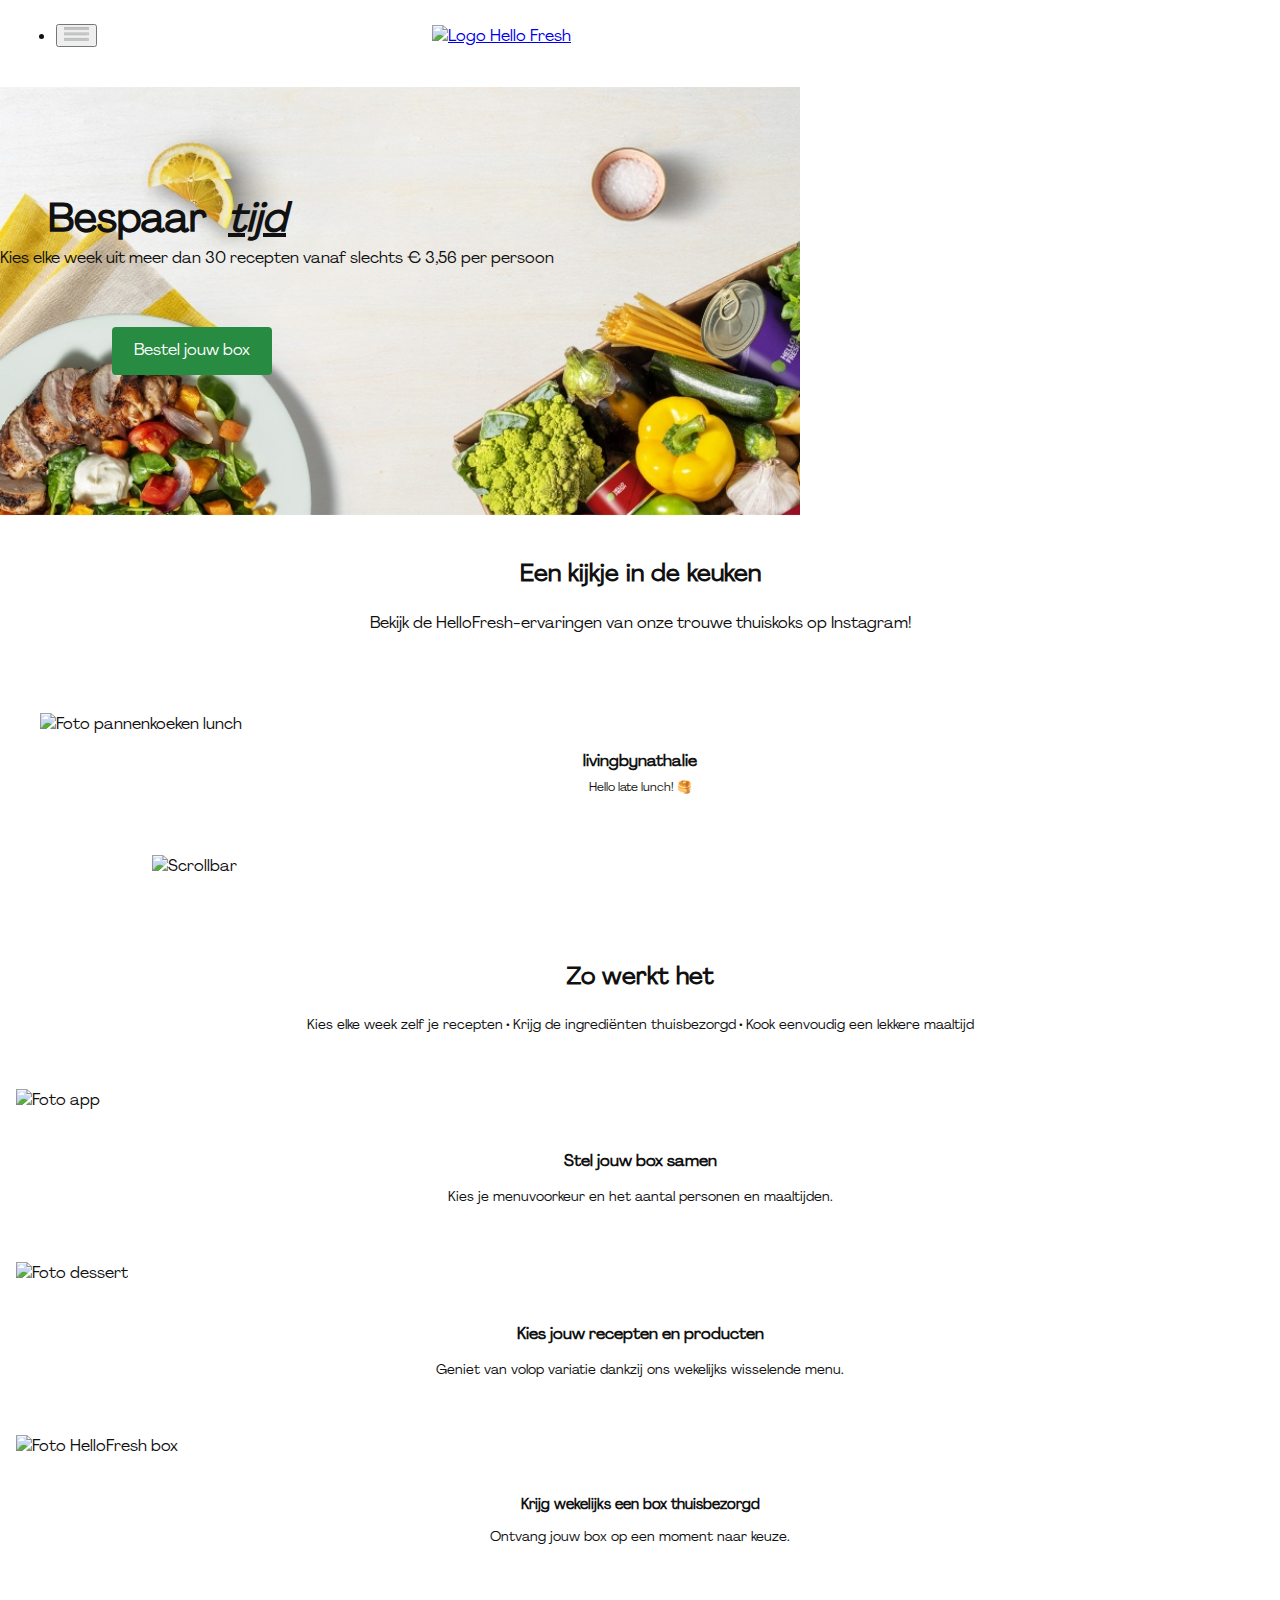
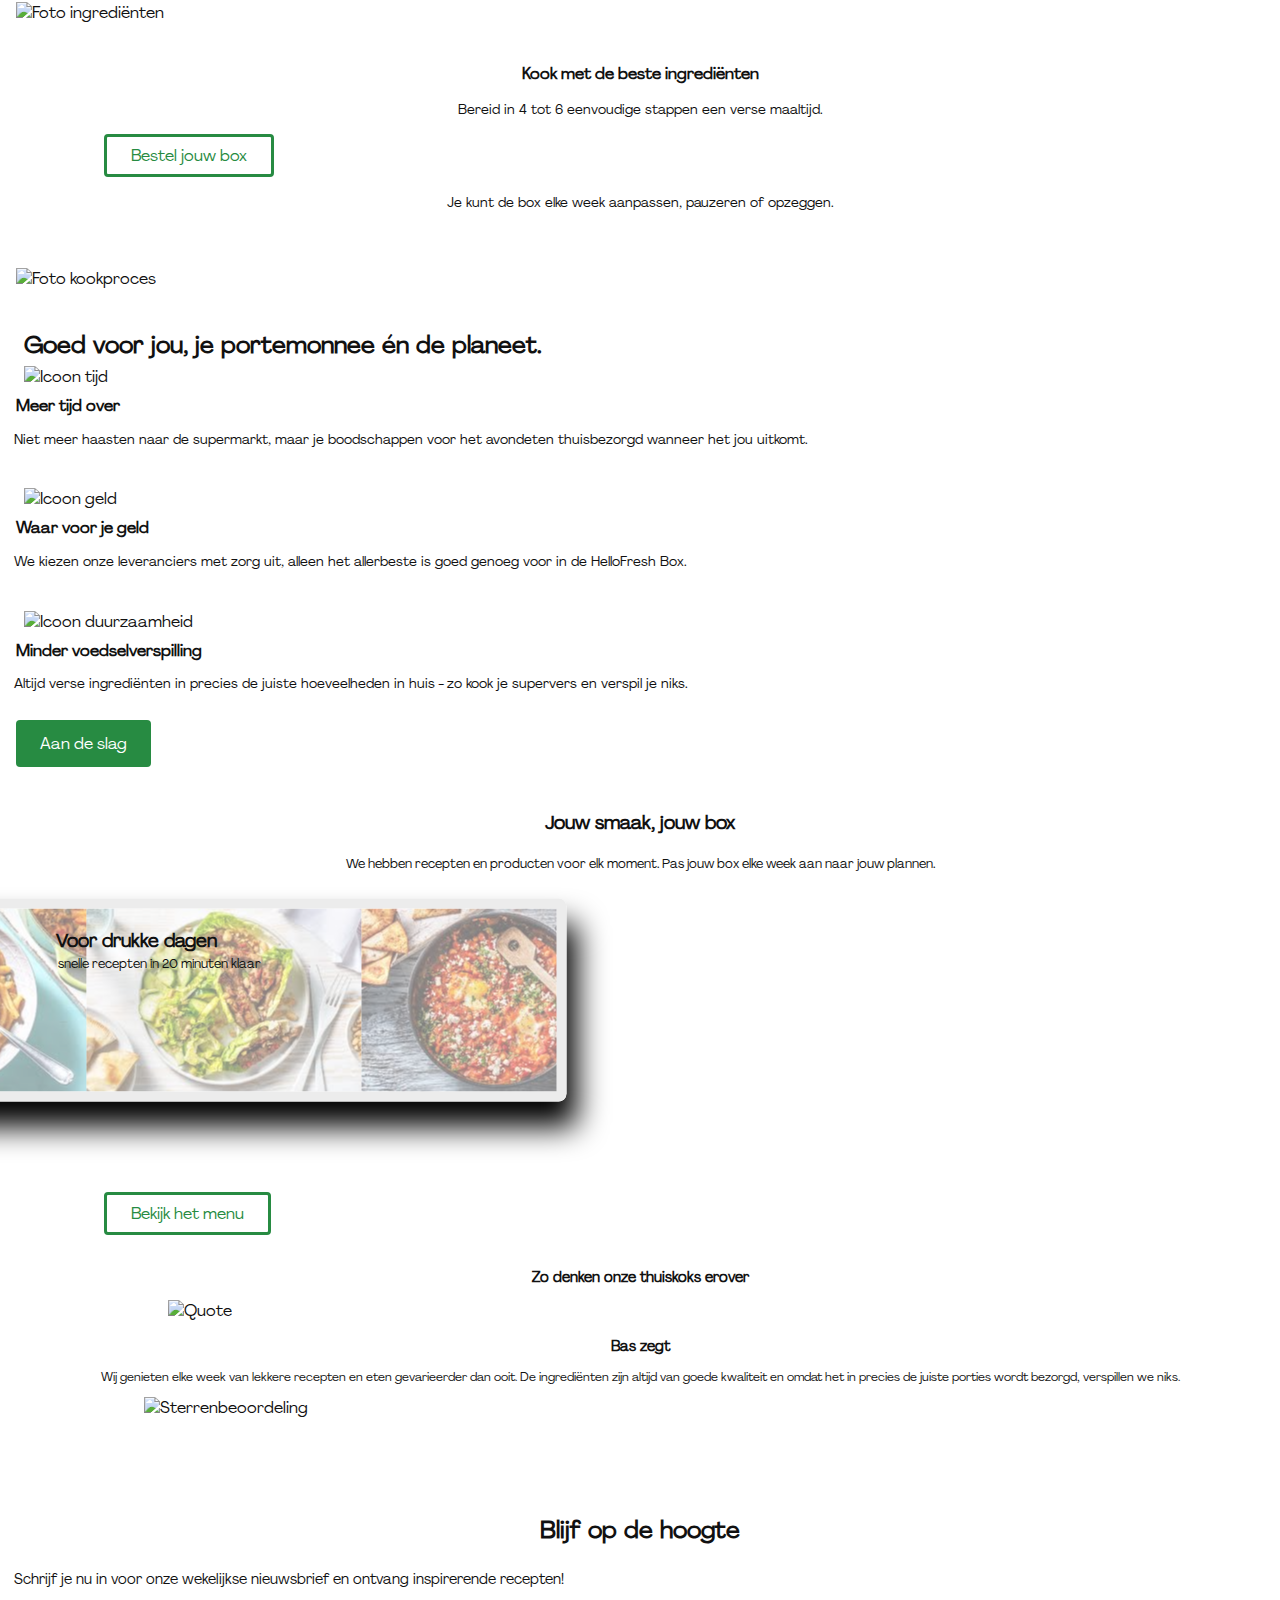
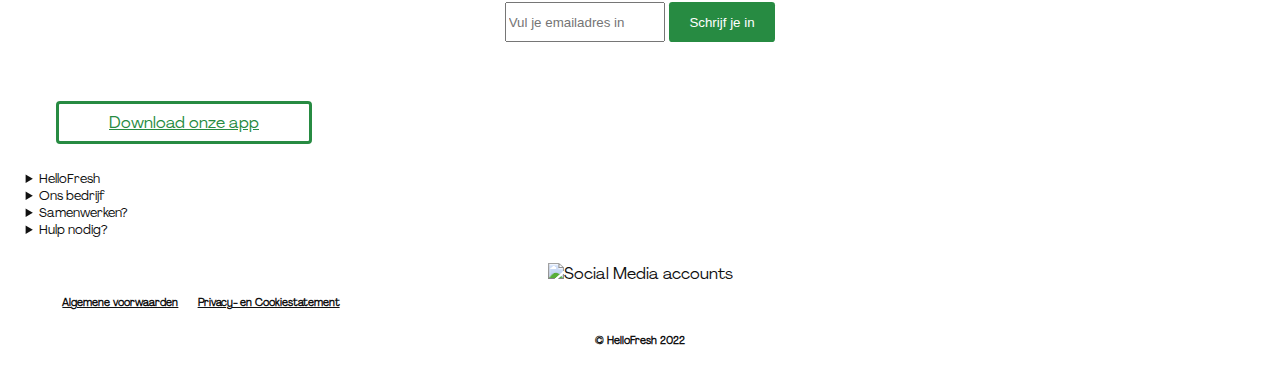
==== commit 4fc53213: "Controle vragenuurtje check" ====
--- a/index.html
+++ b/index.html
@@ -14,8 +14,12 @@
 
 <body class="home">
 	<header>
-		<a><img src="../Blok-Web/images/Middel 10.png" alt="Hambugermenu"></a>
-
+		<ul>
+			<li aria-label="swap image" piste="blauw">
+<button aria-label="menu"><img src="./images/Middel 10.png" aria-hidden="true">
+			</button>
+		</li>
+		</ul>
 		<a href="index.html"><img src="../Blok-Web/images/Middel 2.png" alt="Logo Hello Fresh"></a>
 	</header>
 
@@ -23,7 +27,7 @@
 		<!--Welkomsbeeld-->
 		<h1>Hello Fresh</h1>
 		<section>
-			<a href="bestellen.html">Bestel jouw box</a>
+			<a href="./zowerkthet.html">Bestel jouw box</a>
 			<h2>Bespaar <span></span></h2>
 			<p>Kies elke week uit meer dan 30 recepten vanaf slechts € 3,56 per persoon</p>
 			<img src="./images/homepagefoto.jpg" alt="Homepage banner">
@@ -65,7 +69,7 @@
 			<h3>Kook met de beste ingrediënten</h3>
 			<p>Bereid in 4 tot 6 eenvoudige stappen een verse maaltijd.</p>
 
-			<a href="../Blok-Web/bestellen.html">Bestel jouw box</a>
+			<a href="./zowerkthet.html">Bestel jouw box</a>
 			<p>Je kunt de box elke week aanpassen, pauzeren of opzeggen.</p>
 		</section>
 
@@ -90,7 +94,7 @@
 			<p>Altijd verse ingrediënten in precies de juiste hoeveelheden in huis - zo kook je supervers en verspil je
 				niks.</p>
 
-			<a href="../Blok-Web/bestellen.html">Aan de slag</a>
+			<a href="./zowerkthet.html">Aan de slag</a>
 		</section>
 
 
@@ -103,16 +107,16 @@
 			<p>snelle recepten in 20 minuten klaar</p>
 
 			<div class="container">
-			<div class="slider">
-				<img src="./images/gerecht1.jpg" alt="Pasta">
-				<img src="./images/gerecht2.jpg" alt="Salade">
-				<img src="./images/gerecht3.jpg" alt="Shakshouka">
-				<img src="./images/gerecht2.jpg" alt="Salade">
-				<img src="./images/gerecht1.jpg" alt="Pasta">
+				<div class="slider">
+					<img src="./images/gerecht1.jpg" alt="Pasta">
+					<img src="./images/gerecht2.jpg" alt="Salade">
+					<img src="./images/gerecht3.jpg" alt="Shakshouka">
+					<img src="./images/gerecht2.jpg" alt="Salade">
+					<img src="./images/gerecht1.jpg" alt="Pasta">
+				</div>
 			</div>
-		</div>
-
-			<a href="../Blok-Web/bestellen.html">Bekijk het menu</a>
+
+			<a href="./zowerkthet.html">Bekijk het menu</a>
 		</section>
 
 
@@ -134,7 +138,7 @@
 			<h3>Blijf op de hoogte</h3>
 			<p>Schrijf je nu in voor onze wekelijkse nieuwsbrief en ontvang inspirerende recepten!</p>
 			<label for="emailadres">Email</label>
-			<input type="email" name="" id="emailadres" placeholder="Vul je emailadres in">
+			<input type="email" name="" id="emailadres" placeholder="Vul je emailadres in" aria-invalid="false">
 			<button>Schrijf je in</button>
 		</section>
 
@@ -145,43 +149,70 @@
 			<div class="footermenu">
 				<details>
 					<summary>HelloFresh</summary>
-						<ul>
-							<li>Cadeaubon</li>
-							<li>Unidays</li>
-							<li>Student Beans</li>
-							<li>Blog</li>
-							<li>Recepten</li>
-							<li>Cookievoorkeuren</li>
-						</ul>
+					<ul>
+						<li>Cadeaubon</li>
+						<li>Unidays</li>
+						<li>Student Beans</li>
+						<li>Blog</li>
+						<li>Recepten</li>
+						<li>Cookievoorkeuren</li>
+					</ul>
 				</details>
 
 				<details>
 					<summary>Ons bedrijf</summary>
-						<ul>
-							<li>HelloFresh Group</li>
-							<li>Jobs</li>
-							<li>Pers</li>
-						</ul>
+					<ul>
+						<li>HelloFresh Group</li>
+						<li>Jobs</li>
+						<li>Pers</li>
+					</ul>
 				</details>
 
 				<details>
 					<summary>Samenwerken?</summary>
-						<ul>
-							<li>Partnerprogramma/Affiliaties</li>
-							<li>Influencerws</li>
-							<li>Marketingsamenwerking</li>
-							<li>Voor bedrijven</li>
-						</ul>
-				</details>
-				
+					<ul>
+						<li>Partnerprogramma/Affiliaties</li>
+						<li>Influencerws</li>
+						<li>Marketingsamenwerking</li>
+						<li>Voor bedrijven</li>
+					</ul>
+				</details>
+
 				<details>
 					<summary>Hulp nodig?</summary>
-						<ul>
-							<li>Contact</li>
-							<li>Helpcenter</li>
-							<li>Tevredenheid</li>
-							<li>Voor bedrijven</li>
-						</ul>
+					<ul>
+						<li>Contact</li>
+						<form method="post" action="">
+							<div>
+								<label for="voornaam">Voornaam:</label>
+								<input id="voornaam" name="voornaam" /><br />
+
+								<label for="achternaam">Achternaam:</label>
+								<input id="achternaam" name="achternaam" /><br />
+
+								<label for="email">Email:</label>
+								<input id="email" name="email" /><br />
+
+								<label for="onderwerp">Onderwerp:</label>
+								<input id="onderwerp" name="onderwerp" /><br />
+								<label>Land:</label>
+								<select>
+									<option>Nederland (NL)</option>
+									<option>België (BE)</option>
+								</select>
+
+								<label for="bericht">Bericht:</label>
+								<textarea id="bericht" name="bericht" cols="30" rows="4"></textarea>
+
+								<label>&nbsp;</label>
+								<input type="button" value="Versuur" />&nbsp;<input type="reset" value="Reset" />
+							</div>
+						</form>
+
+						<li>Helpcenter</li>
+						<li>Tevredenheid</li>
+						<li>Voor bedrijven</li>
+					</ul>
 				</details>
 			</div>
 
--- a/styles/style.css
+++ b/styles/style.css
@@ -19,6 +19,7 @@
 	/* startje */
 	--color-text: #111;
 	--color-background: #fff;
+	--basis-kleur: #278b42;
 }
 
 /****************/
@@ -73,6 +74,25 @@
 	position: relative;
 }
 
+@media (prefers-color-scheme: dark) {
+	body {
+		background-color: #424141;
+		color: #fff;
+	}
+
+	h2 {
+		color: #111;
+	}
+
+	main section:nth-of-type(1) p {
+		color: #111;
+	}
+}
+
+input:invalid {
+	border-color: red;
+}
+
 /******************************************************HEADER******************************************************/
 /* SECTIONS*/
 header {
@@ -82,15 +102,6 @@
 	align-items: center;
 }
 
-header:nth-of-type(1) a {
-	grid-column-start: 1;
-	grid-column-end: 1;
-	display: flex;
-	justify-content: left;
-	border: none;
-	width: 3em;
-}
-
 header:nth-of-type(1) a:nth-of-type(2) {
 	/* logo*/
 	grid-column-start: 2;
@@ -124,7 +135,7 @@
 	position: absolute;
 	margin-left: 7em;
 	margin-top: 16em;
-	background-color: #278b42;
+	background-color: var(--basis-kleur);
 	border: none;
 	border-radius: .25em;
 	color: #fff;
@@ -195,7 +206,7 @@
 	text-decoration: none;
 	margin-left: 6.5em;
 	padding: .5em 1.5em;
-	border: solid #278b42;
+	border: solid var(--basis-kleur);
 	border-radius: .25em;
 }
 
@@ -232,10 +243,6 @@
 }
 
 /*<!--Goed voor jou, je portemonée en de planeet-->*/
-main section:nth-of-type(4) {
-	background-color: rgb(243, 243, 243);
-}
-
 main section:nth-of-type(4) img:nth-of-type(1) {
 	margin: 1em;
 	width: 90%;
@@ -288,11 +295,10 @@
 
 main section:nth-of-type(4) a {
 	color: #fff;
-	background-color: #278b42;
+	background-color: var(--basis-kleur);
 	text-decoration: none;
 	margin-left: 1em;
 	padding: .8em 1.5em;
-	border: solid #fff;
 	border-radius: .25em;
 }
 
@@ -367,11 +373,11 @@
 }
 
 main section:nth-of-type(5) a {
-	color: #278b42;
+	color: var(--basis-kleur);
 	text-decoration: none;
 	margin-left: 6.5em;
 	padding: .5em 1.5em;
-	border: solid #278b42;
+	border: solid var(--basis-kleur);
 	border-radius: .25em;
 	margin-top: 1em;
 }
@@ -436,10 +442,6 @@
 }
 
 /*<!--Blijf op de hoogte-->*/
-footer section:nth-of-type(1) {
-	background-color: rgb(243, 243, 243);
-}
-
 footer section:nth-of-type(1) h3 {
 	font-size: 1.5em;
 	text-align: center;
@@ -460,7 +462,7 @@
 }
 
 footer section:nth-of-type(1) button:nth-of-type(1) {
-	background-color: #278b42;
+	background-color: var(--basis-kleur);
 	border: none;
 	border-radius: .25em;
 	color: #fff;
@@ -471,11 +473,11 @@
 
 /********* SECTION 2 *********/
 footer section:nth-of-type(2) a {
-	color: #278b42;
+	color: var(--basis-kleur);
 	text-decoration: none;
 	margin-left: 3.5em;
 	padding: .5em 1.5em;
-	border: solid #278b42;
+	border: solid var(--basis-kleur);
 	border-radius: .25em;
 	text-decoration: underline;
 	display: flex;
@@ -534,7 +536,87 @@
 
 footer details ul li {
 	margin: 1em;
-	color: #278b42;
+	color: var(--basis-kleur);
 	text-decoration: underline;
 	list-style: none;
-}+}
+
+/* form */
+footer form {
+	padding: 15px;
+	width: 250x;
+	color: var(--color-text);
+}
+
+footer label:nth-of-type(2) {
+	float: left;
+	width: 50px;
+	text-align: right;
+	color: var(--color-text);
+
+	margin-right: 15px;
+}
+
+footer input:nth-of-type(2) {
+	background-color: #f5f5f5;
+
+	font-size: x-small;
+	color: var(--color-text);
+
+
+	border-width: 1px;
+	border-style: solid;
+	border-color: #cccccc;
+
+	margin-bottom: 10px;
+}
+
+footer select {
+	width: 100px;
+	font-size: x-small;
+	color: var(--color-text);
+
+	background-color: #f5f5f5;
+
+	border-color: #cccccc;
+	border-style: solid;
+	border-width: 1px;
+
+	margin-bottom: 10px;
+}
+
+footer textarea {
+	width: 100%;
+	height: 20px;
+	background-color: #f5f5f5;
+	color: var(--color-text);
+
+
+	border-width: 1px;
+	border-style: solid;
+	border-color: var(--basis-kleur);
+
+	margin-bottom: 10px;
+}
+
+/* hamburgermenu  */
+
+/* 
+header:nth-of-type(1) a {
+	grid-column-start: 1;
+	grid-column-end: 1;
+	display: flex;
+	justify-content: left;
+	border: none;
+	width: 3em;
+} */
+
+
+/* hover  */
+section:nth-of-type(1) a:hover {
+	scale: 1.5;
+}
+
+button:hover {
+	scale: 1.5;
+}
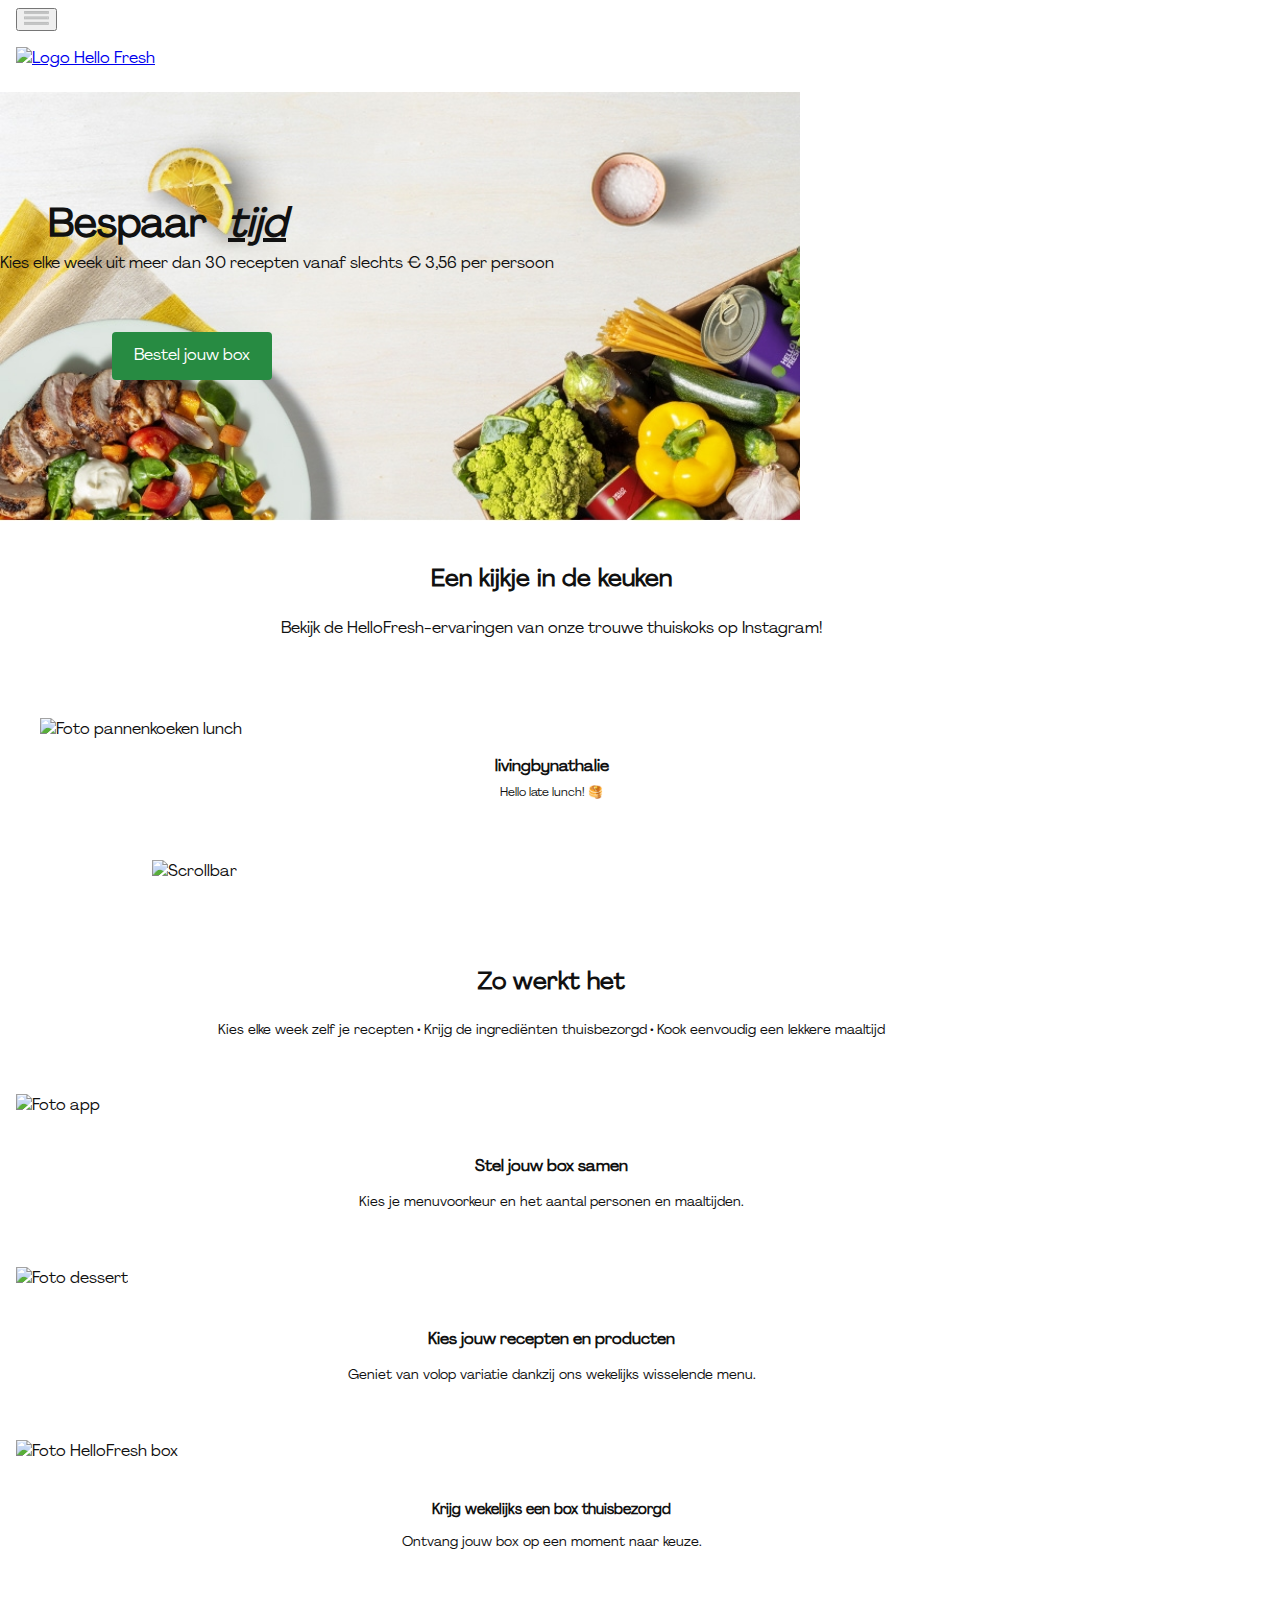
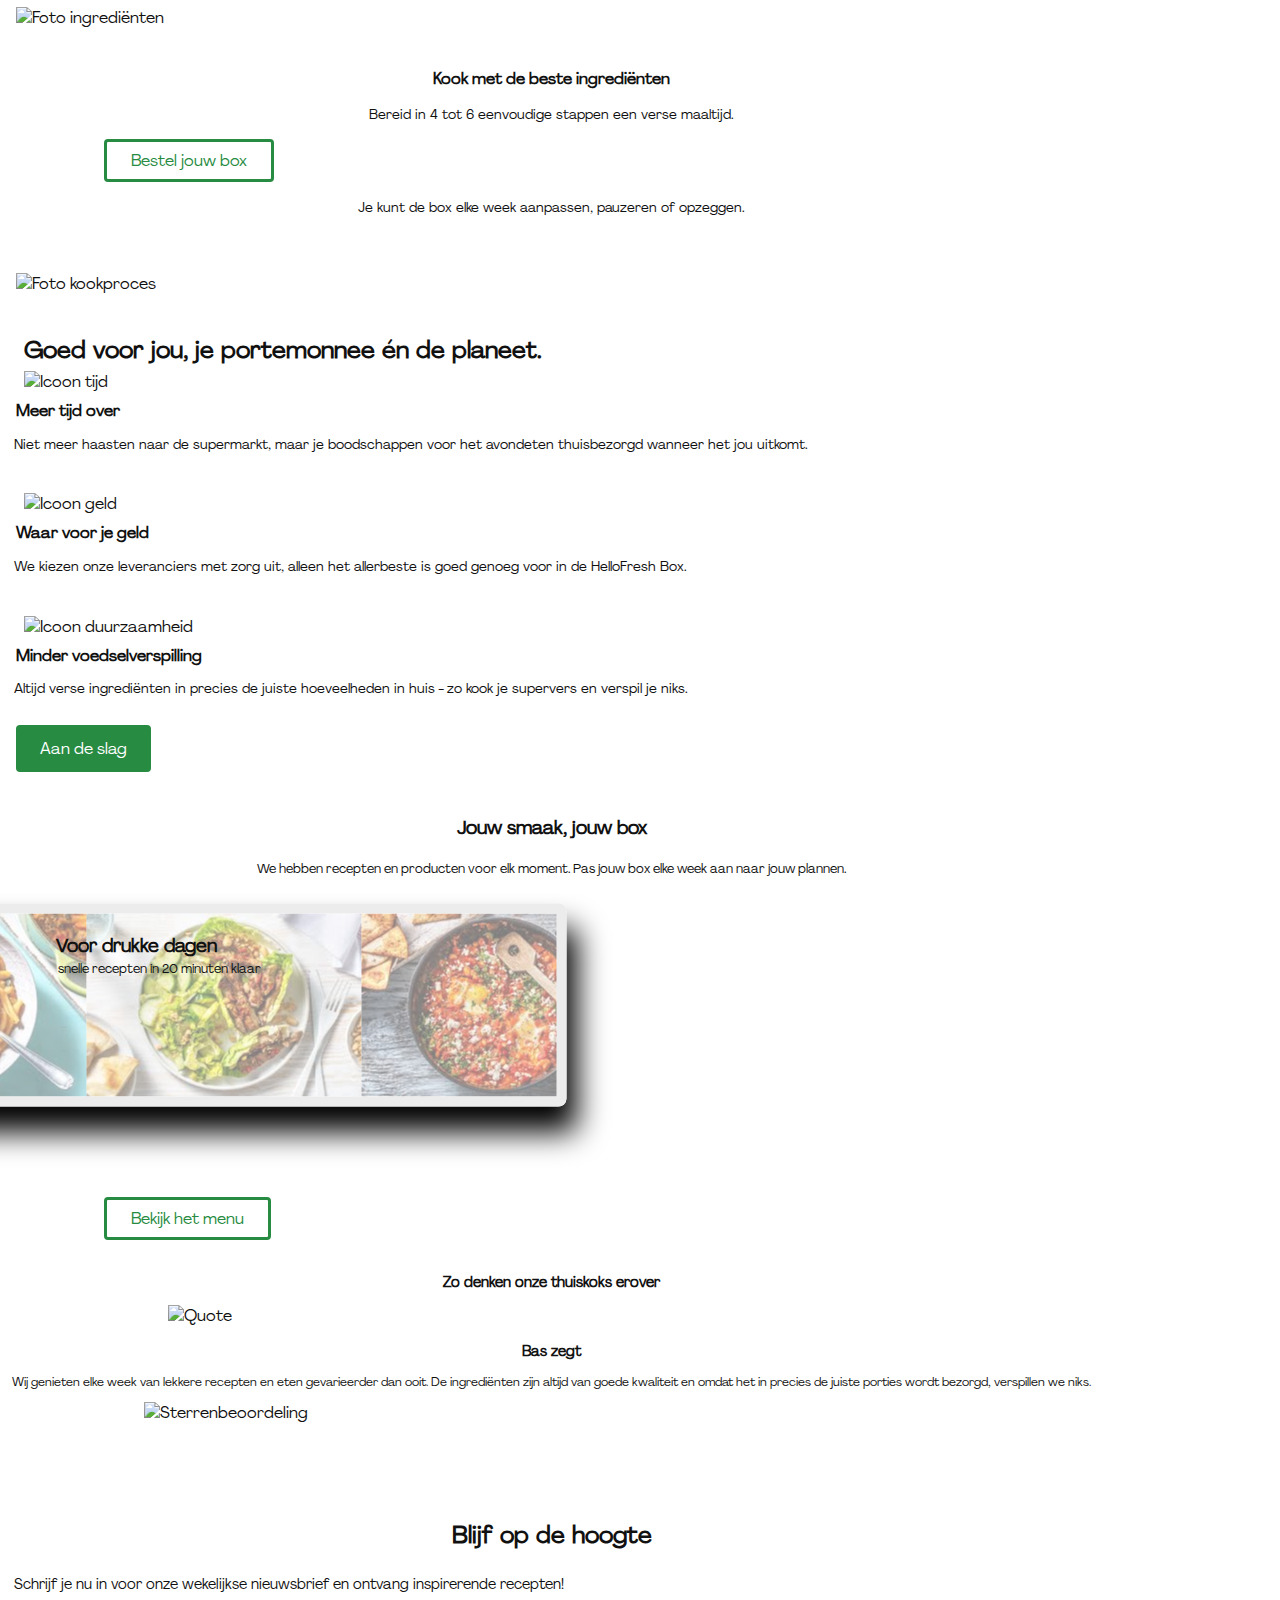
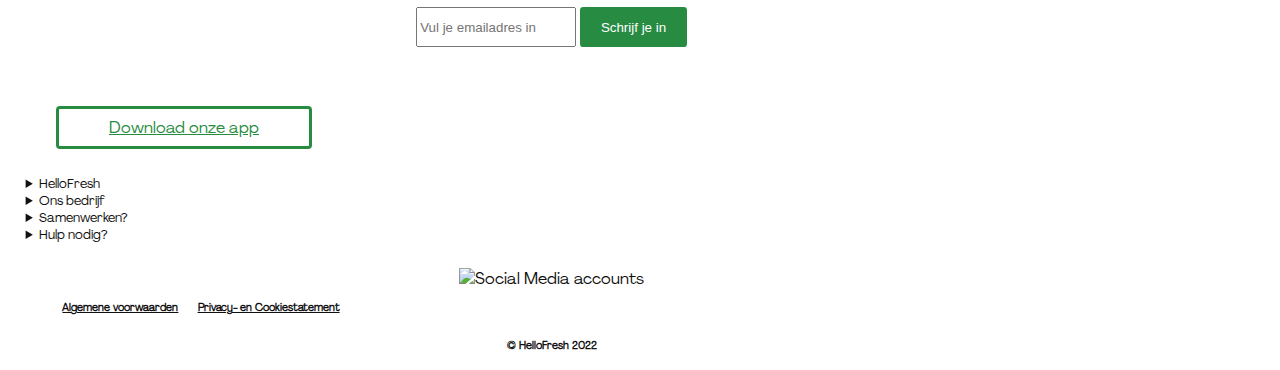
==== commit 3301d0ea: "Updaten voor hulp Nina" ====
--- a/index.html
+++ b/index.html
@@ -14,11 +14,19 @@
 
 <body class="home">
 	<header>
+		<nav>
+			<button aria-label="menu"><img src="./images/Middel 10.png" aria-hidden="true">
+			</button>
+			<ul>
+				<li>
+					<a href="./zowerkthet.html"></a>
+				</li>
+			</ul>
+		</nav>
 		<ul>
 			<li aria-label="swap image" piste="blauw">
-<button aria-label="menu"><img src="./images/Middel 10.png" aria-hidden="true">
-			</button>
-		</li>
+
+			</li>
 		</ul>
 		<a href="index.html"><img src="../Blok-Web/images/Middel 2.png" alt="Logo Hello Fresh"></a>
 	</header>
--- a/styles/style.css
+++ b/styles/style.css
@@ -74,41 +74,26 @@
 	position: relative;
 }
 
-@media (prefers-color-scheme: dark) {
-	body {
-		background-color: #424141;
-		color: #fff;
-	}
-
-	h2 {
-		color: #111;
-	}
-
-	main section:nth-of-type(1) p {
-		color: #111;
-	}
-}
-
-input:invalid {
-	border-color: red;
-}
-
 /******************************************************HEADER******************************************************/
 /* SECTIONS*/
 header {
-	display: grid;
-	grid-template-columns: repeat(3, 1fr);
+	/* display: grid;
+	grid-template-columns: repeat(3, 1fr); */
+	display: flex;
 	padding: 0.5em 1em;
 	align-items: center;
 }
 
 header:nth-of-type(1) a:nth-of-type(2) {
 	/* logo*/
-	grid-column-start: 2;
-	grid-column-end: 2;
-	display: flex;
+	/* grid-column-start: 2;
+	grid-column-end: 2; */
 	justify-content: center;
 	margin-left: 2em;
+}
+
+header ul {
+	list-style-type: none;
 }
 
 /******************************************************MAIN******************************************************/
@@ -620,3 +605,36 @@
 button:hover {
 	scale: 1.5;
 }
+
+
+/* *****************************************************DARKMODE*****************************************************/
+@media (prefers-color-scheme: dark) {
+	body {
+		background-color: #424141;
+		color: #fff;
+	}
+
+	h2 {
+		color: #111;
+	}
+
+	main section:nth-of-type(1) p {
+		color: #111;
+	}
+}
+
+input:invalid {
+	border-color: red;
+}
+
+/* *****************************************************HOVER*****************************************************/
+:hover {
+display: inline-block;
+}
+
+/* *****************************************************FOCUS*****************************************************/
+:focus {
+	border: blue 0.5em solid;
+}
+
+
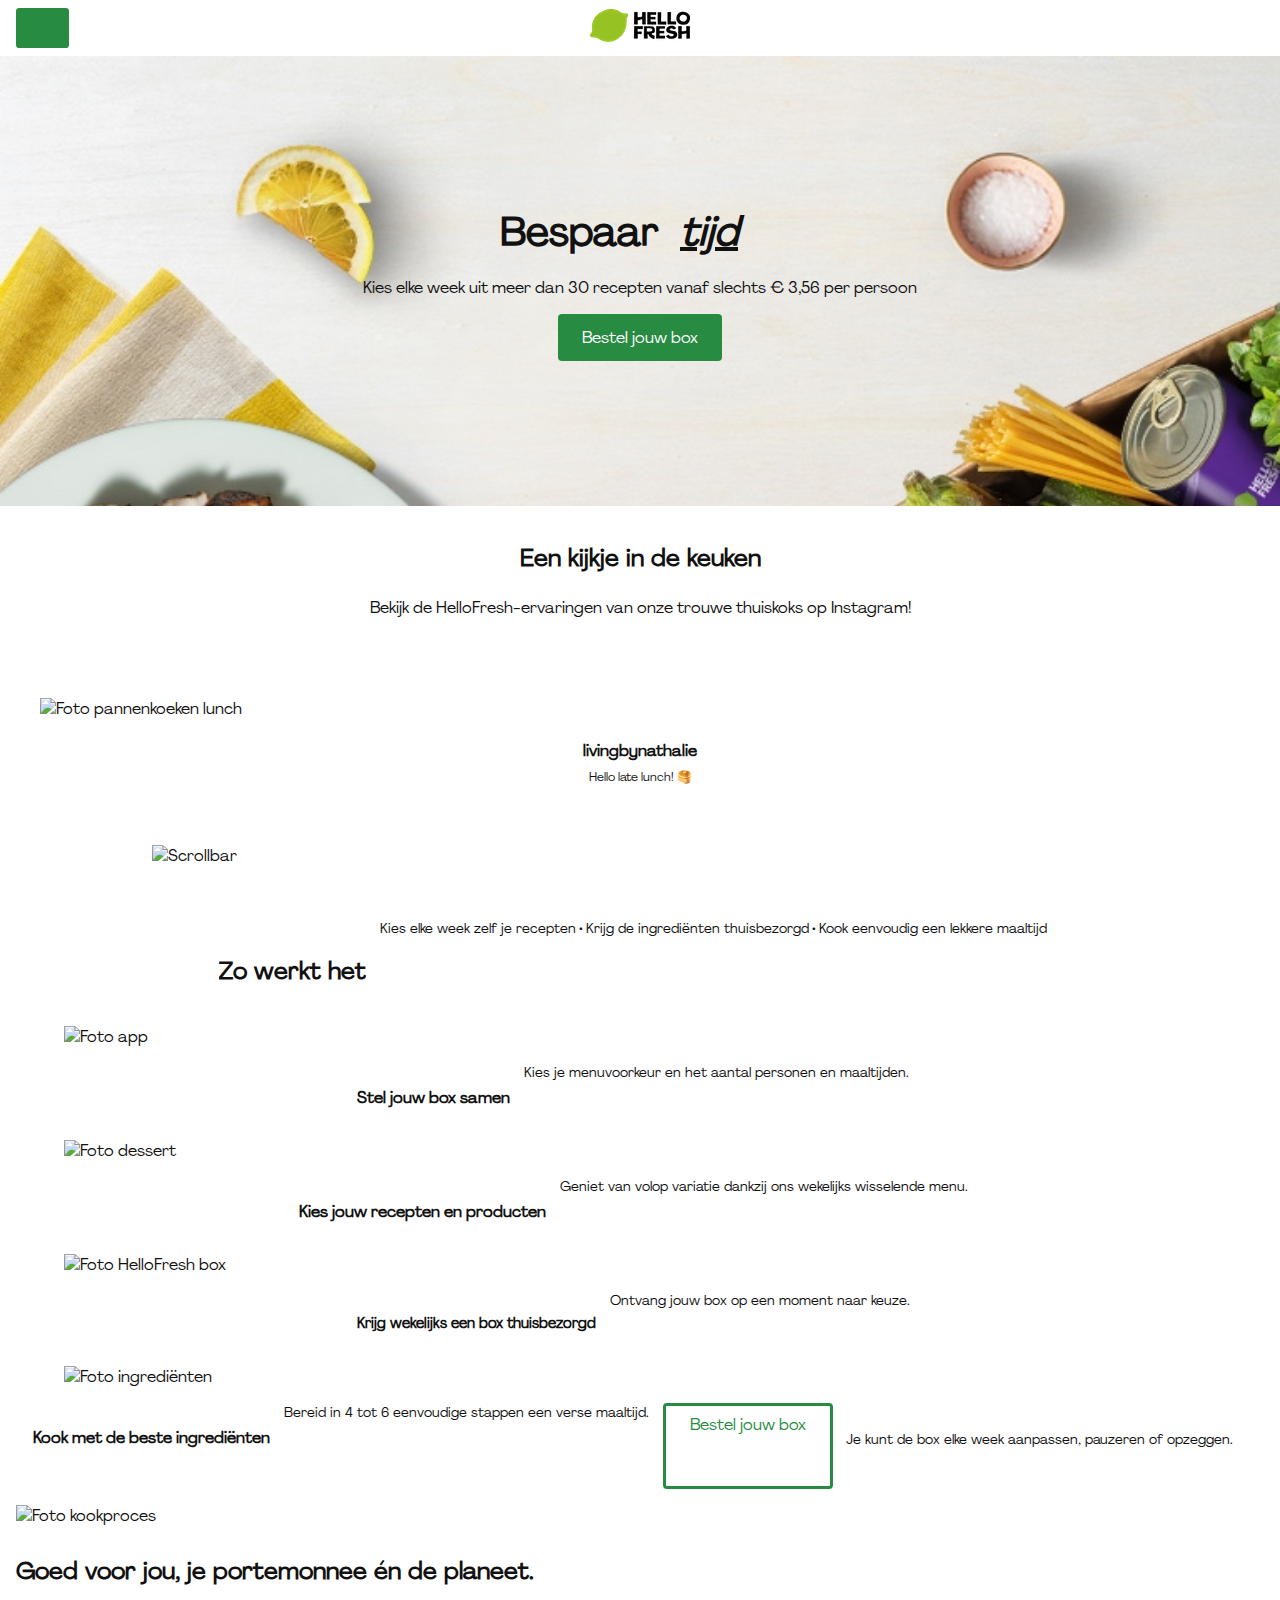
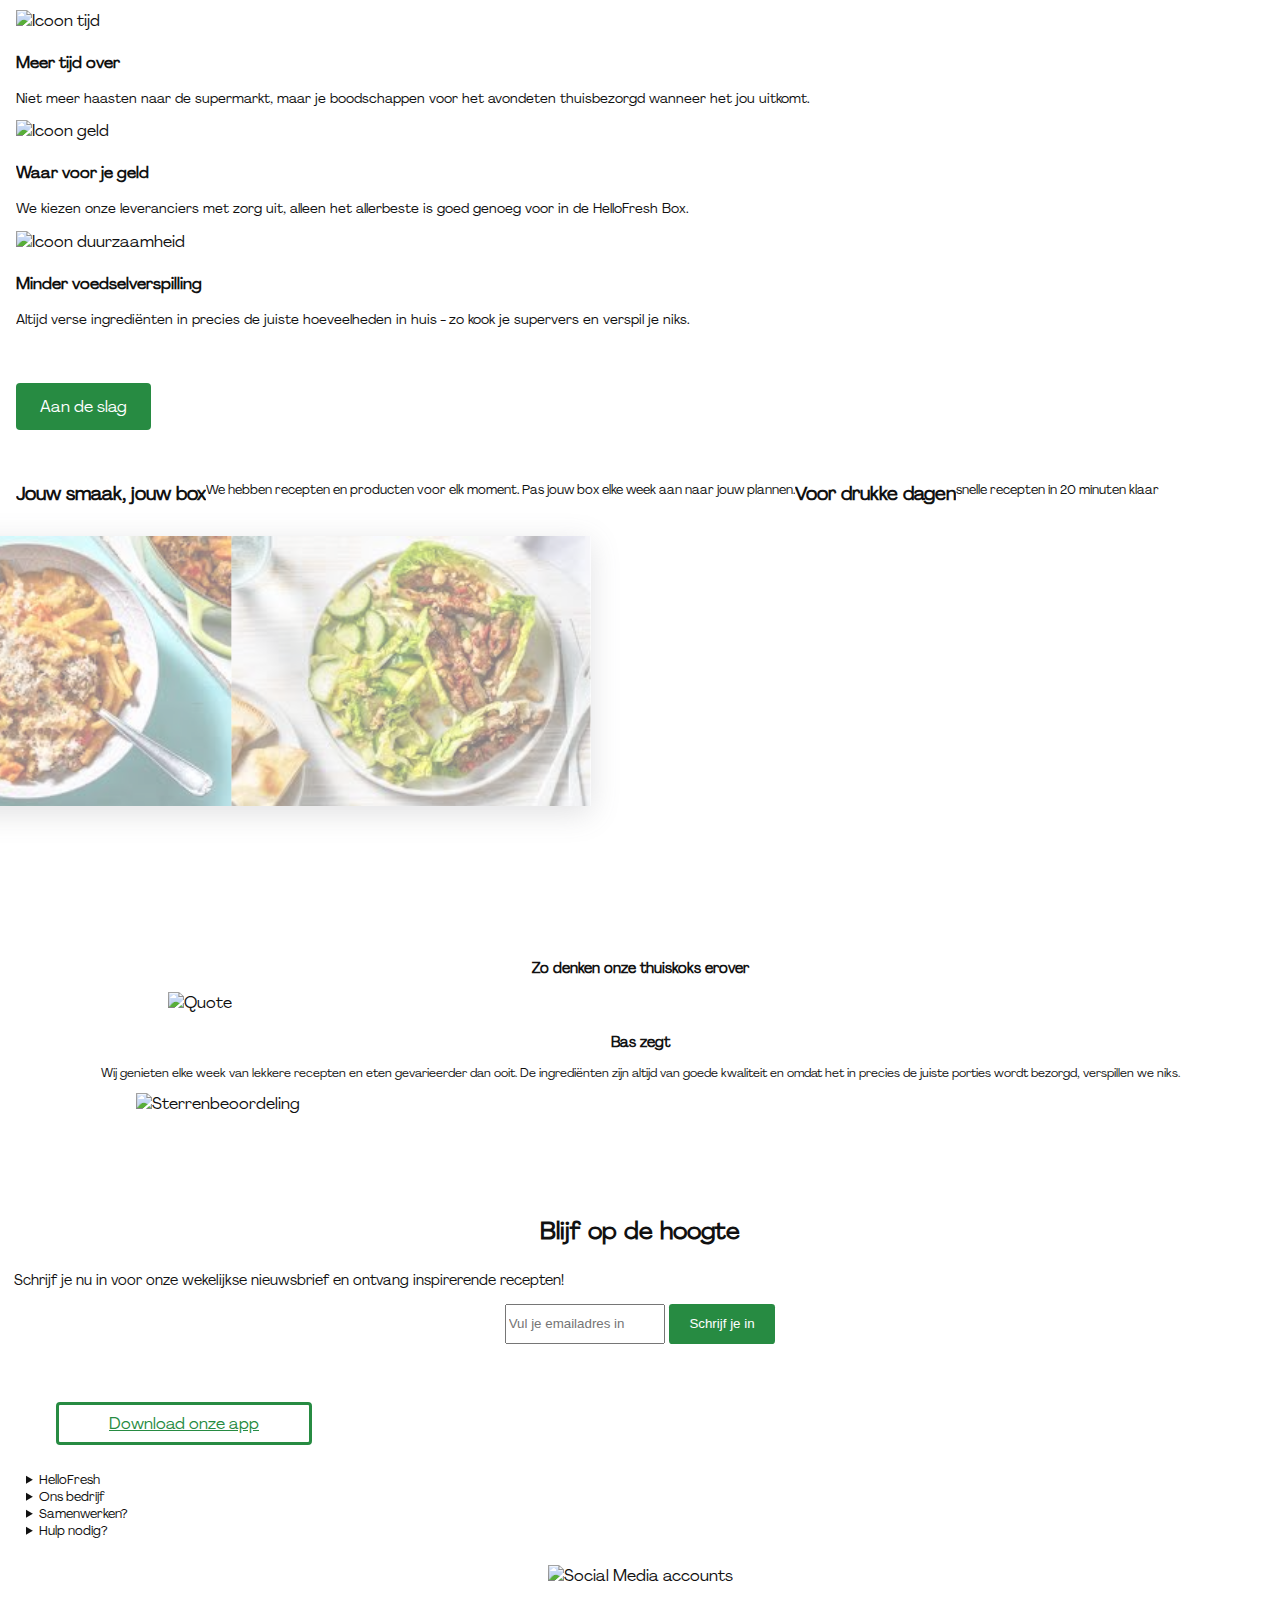
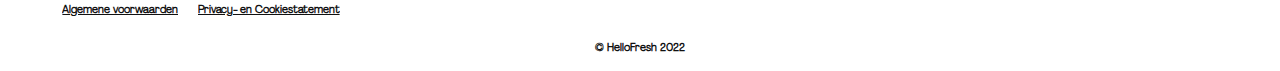
==== commit 4e9746ab: "Hover, focus en hamburger menu" ====
--- a/index.html
+++ b/index.html
@@ -3,7 +3,7 @@
 
 <head>
 	<meta charset="UTF-8">
-	<meta name="author" content="jouw naam">
+	<meta name="author" content="Sara Leenards">
 	<meta name="viewport" content="width=device-width, initial-scale=1">
 
 	<title>Hello Fresh: #1 Maaltijdbox in Nederland | Ingrediënten ... hellofresh.nl</title>
@@ -13,32 +13,27 @@
 </head>
 
 <body class="home">
-	<header>
-		<nav>
-			<button aria-label="menu"><img src="./images/Middel 10.png" aria-hidden="true">
-			</button>
-			<ul>
-				<li>
-					<a href="./zowerkthet.html"></a>
-				</li>
-			</ul>
-		</nav>
+<header>
+	<button><img src="https://assets.codepen.io/274456/ui-icon-hamburger.svg" alt=""></button>
+	<nav>
+		<button><img src="https://assets.codepen.io/274456/ui-icon-cross.svg" alt=""></button>
 		<ul>
-			<li aria-label="swap image" piste="blauw">
-
-			</li>
+			<li><a href="./index.html">Home</a></li>
+			<li><a href="./zowerkthet.html">Hoe werkt het?</a></li>
+			<li><a href="./zowerkthet.html">Recepten</a></li>
+			<li><a href="./zowerkthet.html">Cadeaubon</a></li>
 		</ul>
-		<a href="index.html"><img src="../Blok-Web/images/Middel 2.png" alt="Logo Hello Fresh"></a>
-	</header>
+	</nav>
+	<a href="./index.html"><img src="./images/Middel 2.png" alt="Logo Hello Fresh"></a>
+</header>
 
 	<main>
 		<!--Welkomsbeeld-->
 		<h1>Hello Fresh</h1>
 		<section>
-			<a href="./zowerkthet.html">Bestel jouw box</a>
 			<h2>Bespaar <span></span></h2>
 			<p>Kies elke week uit meer dan 30 recepten vanaf slechts € 3,56 per persoon</p>
-			<img src="./images/homepagefoto.jpg" alt="Homepage banner">
+			<a href="./zowerkthet.html">Bestel jouw box</a>
 		</section>
 
 
@@ -123,8 +118,6 @@
 					<img src="./images/gerecht1.jpg" alt="Pasta">
 				</div>
 			</div>
-
-			<a href="./zowerkthet.html">Bekijk het menu</a>
 		</section>
 
 
--- a/styles/style.css
+++ b/styles/style.css
@@ -5,6 +5,7 @@
 *::after,
 *::before {
 	box-sizing: border-box;
+	overflow-x: hidden;
 }
 
 button,
@@ -34,8 +35,10 @@
 
 h2 {
 	font-size: 2.5em;
-	position: absolute;
-	margin: 3em 0 1em 1.2em;
+	min-width: 300px;
+	margin-left: .5em;
+	margin-top: .10em;
+	margin-bottom: .10em;
 }
 
 h2 span::before {
@@ -63,6 +66,10 @@
 @font-face {
 	font-family: lettertype;
 	src: url(../Lettertypes/PPAgrandir-Regular.otf);
+}
+@font-face {
+	font-family: lettertype-bold;
+	src: url(../Lettertypes/PP_Agrandir/PPAgrandirText-Bold.otf);
 }
 
 body {
@@ -75,63 +82,119 @@
 }
 
 /******************************************************HEADER******************************************************/
-/* SECTIONS*/
 header {
-	/* display: grid;
-	grid-template-columns: repeat(3, 1fr); */
-	display: flex;
+	display: grid;
+	grid-template-columns: repeat(3, 1fr);
 	padding: 0.5em 1em;
-	align-items: center;
-}
-
-header:nth-of-type(1) a:nth-of-type(2) {
-	/* logo*/
-	/* grid-column-start: 2;
-	grid-column-end: 2; */
-	justify-content: center;
-	margin-left: 2em;
+}
+
+/* HelloFresh logo*/
+header > a {
+	margin: auto;
+}
+header > a:hover,
+header > a:focus {
+	outline: none;
+	border-bottom: 1px solid #111;
+}
+
+header button {
+background-color: var(--basis-kleur);
+border: none;
+border-radius: .25em;
+width: 4em;
+height: 3em;
+transition: .3s;
+}
+header button:hover,
+header button:focus {
+	background-color: #111;
+	transition: .3s;
+}
+
+header button:focus {
+	outline: 2px auto hotpink;
 }
 
 header ul {
 	list-style-type: none;
 }
 
+/* HAMBURGER MENU */
+nav {
+	position: fixed;
+	left: 0;
+	right: 0;
+	top:0;
+	bottom: 0;
+
+	padding: 1em;
+	z-index: 100;
+
+	background-color: var(--color-background);
+
+	transform: translate(-100%);
+	transition: transform .3s;
+}
+nav ul {
+	padding: 0;
+	list-style: none;
+}
+nav li {
+	margin-bottom: .4em;
+}
+nav a{
+	display: flex;
+	text-decoration: none;
+	color: var(--color-text);
+}
+
+/* MENU OPEN*/
+nav.openMenu {
+	transform: translateX(0);
+}
+
+
 /******************************************************MAIN******************************************************/
 /* SECTIONS*/
 
-/*<!--Welkomsbeeld-->*/
+/*<!--SECTIONS 1 || Welkomsbeeld-->*/
 main section:nth-of-type(1) {
-	overflow-x: hidden;
+	display: flex;	
+	flex-flow: column wrap;
+	justify-content: center;
+	align-items: center;
+	height: 50vh;
+	padding: 1em;
+	background: url(../images/homepagefoto.jpg);
+	background-size: cover;
 }
 
 main section:nth-of-type(1) p {
-	position: absolute;
-	margin-top: 11em;
-	text-align: center;
-}
-
-main section:nth-of-type(1) img {
-	margin-top: 1em;
-	width: 50em;
+	text-align: center;
 }
 
 main section:nth-of-type(1) a {
-	box-sizing: border-box;
-	position: absolute;
-	margin-left: 7em;
-	margin-top: 16em;
+	color: #fff;
 	background-color: var(--basis-kleur);
-	border: none;
+	text-decoration: none;
+	padding: .8em 1.5em;
 	border-radius: .25em;
-	color: #fff;
-	text-decoration: none;
-	text-align: center;
-	padding-top: .75em;
-	width: 10em;
-	height: 3em;
-}
-
-/*<!--Even een kijkje in de keuken-->*/
+	transition: .3s;
+}
+main section:nth-of-type(1) a:hover,
+main section:nth-of-type(1) a:focus {
+	color: var(--basis-kleur);
+	background-color: #fff;
+	transition: .3s;
+}
+main section:nth-of-type(1) a:focus {
+	outline: 2px auto hotpink;
+}
+
+
+
+/*<!-- SECTIONS 2 ||Even een kijkje in de keuken-->*/
 main section:nth-of-type(2) h3 {
 	font-size: 1.5em;
 	text-align: center;
@@ -166,9 +229,13 @@
 	margin-bottom: 3em;
 }
 
-/* grijze lijn toevoegen*/
-
-/*<!--Zo werkt het-->*/
+/*<!-- SECTION 3 || Zo werkt het-->*/
+main section:nth-of-type(3) {
+	display: flex;
+	flex-wrap: wrap;
+	justify-content: center;
+}
+
 main section:nth-of-type(3) h3 {
 	font-size: 1.5em;
 	text-align: center;
@@ -189,10 +256,21 @@
 main section:nth-of-type(3) a {
 	color: #278b42;
 	text-decoration: none;
-	margin-left: 6.5em;
 	padding: .5em 1.5em;
 	border: solid var(--basis-kleur);
 	border-radius: .25em;
+	transition: .3s;
+}
+
+main section:nth-of-type(3) a:hover,
+main section:nth-of-type(3) a:focus{
+	color: #fff;
+	background-color: var(--basis-kleur);
+	transition: .3s;
+}
+
+main section:nth-of-type(3) a:focus {
+	outline: 2px auto hotpink;
 }
 
 main section:nth-of-type(3) h3:nth-of-type(2) {
@@ -227,76 +305,80 @@
 	margin-top: 2em;
 }
 
-/*<!--Goed voor jou, je portemonée en de planeet-->*/
+/*<!-- SECTION 4 || Goed voor jou, je portemonée en de planeet-->*/
+main section:nth-of-type(4) {
+	width: 100vw;
+	padding: 1em;
+}
+
 main section:nth-of-type(4) img:nth-of-type(1) {
-	margin: 1em;
-	width: 90%;
-}
-
-main section:nth-of-type(4) img:nth-of-type(2) {
-	position: relative;
+	width: 100%;
+}
+
+main section:nth-of-type(4) img:nth-of-type(2),
+main section:nth-of-type(4) img:nth-of-type(3),
+main section:nth-of-type(4) img:nth-of-type(4) {
 	width: 5%;
-	margin-left: 1.5em;
-}
-
-main section:nth-of-type(4) img:nth-of-type(3) {
-	position: relative;
-	width: 5%;
-	margin-left: 1.5em;
-}
-
-main section:nth-of-type(4) img:nth-of-type(4) {
-	position: relative;
-	width: 5%;
-	margin-left: 1.5em;
 }
 
 main section:nth-of-type(4) h3 {
 	font-size: 1.5em;
-	margin: 1em 1em .25em 1em;
-}
-
-main section:nth-of-type(4) h3:nth-of-type(2) {
-	font-size: 1em;
-	margin: .5em 1em .25em 1em;
-}
-
-main section:nth-of-type(4) h3:nth-of-type(3) {
-	font-size: 1em;
-	margin: .5em 1em .25em 1em;
-}
-
+}
+
+main section:nth-of-type(4) h3:nth-of-type(2),
+main section:nth-of-type(4) h3:nth-of-type(3),
 main section:nth-of-type(4) h3:nth-of-type(4) {
 	font-size: 1em;
-	margin: .5em 1em .25em 1em;
 }
 
 main section:nth-of-type(4) p {
 	font-size: .85em;
-	text-align: left;
-	margin-left: 1em;
-	margin-bottom: 3em;
+}
+
+main section:nth-of-type(4) p:last-of-type {
+	margin-bottom: 5em;
 }
 
 main section:nth-of-type(4) a {
 	color: #fff;
 	background-color: var(--basis-kleur);
 	text-decoration: none;
-	margin-left: 1em;
 	padding: .8em 1.5em;
 	border-radius: .25em;
-}
-
-/*<!--Jouw smaak, jouw box-->*/
+	transition: .3s;
+	margin-bottom: 1em;
+}
+
+main section:nth-of-type(4) a:hover,
+main section:nth-of-type(4) a:focus {
+	color: var(--basis-kleur);
+	background-color: #fff;
+	border: 1px solid var(--basis-kleur);
+	transition: .3s;
+}
+
+main section:nth-of-type(4) a:focus {
+	outline: 2px auto hotpink;
+}
+
+/*<!--SECTION 5 || Jouw smaak, jouw box-->*/
+main section:nth-of-type(5) {
+	display: flex;
+	flex-wrap: wrap;
+	justify-content: flex-start;
+	margin-top: 2em;
+	padding: 1em;
+	height: 50vh;
+	overflow: hidden;
+}
+
 main section:nth-of-type(5) h3 {
-	text-align: center;
-	margin-top: 3em;
-}
+	margin: 0;
+} 
 
 main section:nth-of-type(5) p {
-	text-align: center;
 	font-size: .8em;
-	margin: 1.5em;
+	margin-top: 0em;
 }
 
 .container {
@@ -305,15 +387,14 @@
 	top: 50%;
 	left: 50%;
 	overflow: hidden;
-	border: 10px solid rgb(236, 236, 236);
-	border-radius: 8px;
-	box-shadow: 10px 25px 30px rgba(0.0.0, 0, 3);
-	margin-top: 8em;
-	margin-left: 11.5em;
+	box-shadow: rgba(100, 100, 111, 0.2) 0px 7px 29px 0px;
+	margin-top: 10em;
+	margin-left: 12em;
 }
 
 .slider {
-	width: 100%;
+	width: fit-content;
+	height: 30vh;
 	display: flex;
 	animation: slide 16s infinite;
 }
@@ -322,67 +403,43 @@
 	0% {
 		transform: translateX(0);
 	}
-
-	25% {
+	9% {
+		transform: translateX(-25em);
+	}
+	18% {
+		transform: translateX(-25em);
+	}
+	27% {
+		transform: translateX(-25em);
+	}
+	36% {
+		transform: translateX(-50em);
+	}
+	45% {
+		transform: translateX(-50em);
+	}
+	54% {
+		transform: translateX(-75em);
+	}
+	63% {
+		transform: translateX(-75em);
+	}
+	72% {
+		transform: translateX(-100em);
+	}
+	81% {
+		transform: translateX(-100em);
+	}
+	100% {
 		transform: translateX(0);
 	}
-
-	30% {
-		transform: translateX(-100%);
-	}
-
-	50% {
-		transform: translateX(-200%);
-	}
-
-	55% {
-		transform: translateX(-200%);
-	}
-
-	75% {
-		transform: translateX(-200%);
-	}
-
-	80% {
-		transform: translateX(-300%);
-	}
-
-	100% {
-		transform: translateX(-300%);
-	}
 }
 
 main section:nth-of-type(5) img {
-	width: 100%;
 	opacity: 0.5;
 }
 
-main section:nth-of-type(5) a {
-	color: var(--basis-kleur);
-	text-decoration: none;
-	margin-left: 6.5em;
-	padding: .5em 1.5em;
-	border: solid var(--basis-kleur);
-	border-radius: .25em;
-	margin-top: 1em;
-}
-
-main section:nth-of-type(5) h3:nth-of-type(2) {
-	position: absolute;
-	z-index: 2;
-	margin-left: 3em;
-	margin-top: 2em;
-}
-
-main section:nth-of-type(5) p:nth-of-type(2) {
-	position: absolute;
-	font-size: .8em;
-	z-index: 2;
-	margin-left: 4.5em;
-	margin-top: 5em;
-}
-
-/*<!--Reviews-->*/
+/*<!-- SECTION 6 || Reviews-->*/
 main section:nth-of-type(6) h3:nth-of-type(1) {
 	font-size: .9em;
 	text-align: center;
@@ -406,10 +463,8 @@
 }
 
 main section:nth-of-type(6) img:nth-of-type(2) {
-	margin-left: 9em;
-}
-
-/* grijze lijn toevoegen*/
+	margin-left: 8.5em;
+}
 
 /******************************************************FOOTER******************************************************/
 footer {
@@ -426,7 +481,7 @@
 	position: relative;
 }
 
-/*<!--Blijf op de hoogte-->*/
+/*<!-- FOOTER SECTION 1 || Blijf op de hoogte-->*/
 footer section:nth-of-type(1) h3 {
 	font-size: 1.5em;
 	text-align: center;
@@ -444,6 +499,10 @@
 footer section:nth-of-type(1) input {
 	width: 12em;
 	height: 3em;
+}
+
+footer section:nth-of-type(1) input:focus {
+	outline: 2px auto hotpink;
 }
 
 footer section:nth-of-type(1) button:nth-of-type(1) {
@@ -454,9 +513,22 @@
 	width: 8em;
 	height: 3em;
 	margin-bottom: 2em;
-}
-
-/********* SECTION 2 *********/
+	transition: .3s;
+}
+
+footer section:nth-of-type(1) button:nth-of-type(1):hover,
+footer section:nth-of-type(1) button:nth-of-type(1):focus {
+	color: var(--basis-kleur);
+	background-color: #fff;
+	border: 2px solid hotpink;
+	transition: .3s;
+}
+
+footer section:nth-of-type(1) button:nth-of-type(1):focus {
+	outline: 2px auto hotpink;
+}
+
+/********* FOOTER SECTION 2 Download onze app + uitklapmenu en socials *********/
 footer section:nth-of-type(2) a {
 	color: var(--basis-kleur);
 	text-decoration: none;
@@ -471,6 +543,13 @@
 	width: 16em;
 }
 
+footer section:nth-of-type(2) a:hover,
+footer section:nth-of-type(2) a:focus {
+	color: #fff;
+	background-color: var(--basis-kleur);
+	transition: .3s;
+}
+
 footer section:nth-of-type(2) h4 {
 	font-size: .8em;
 	text-align: left;
@@ -584,29 +663,6 @@
 	margin-bottom: 10px;
 }
 
-/* hamburgermenu  */
-
-/* 
-header:nth-of-type(1) a {
-	grid-column-start: 1;
-	grid-column-end: 1;
-	display: flex;
-	justify-content: left;
-	border: none;
-	width: 3em;
-} */
-
-
-/* hover  */
-section:nth-of-type(1) a:hover {
-	scale: 1.5;
-}
-
-button:hover {
-	scale: 1.5;
-}
-
-
 /* *****************************************************DARKMODE*****************************************************/
 @media (prefers-color-scheme: dark) {
 	body {
@@ -625,16 +681,4 @@
 
 input:invalid {
 	border-color: red;
-}
-
-/* *****************************************************HOVER*****************************************************/
-:hover {
-display: inline-block;
-}
-
-/* *****************************************************FOCUS*****************************************************/
-:focus {
-	border: blue 0.5em solid;
-}
-
-
+}